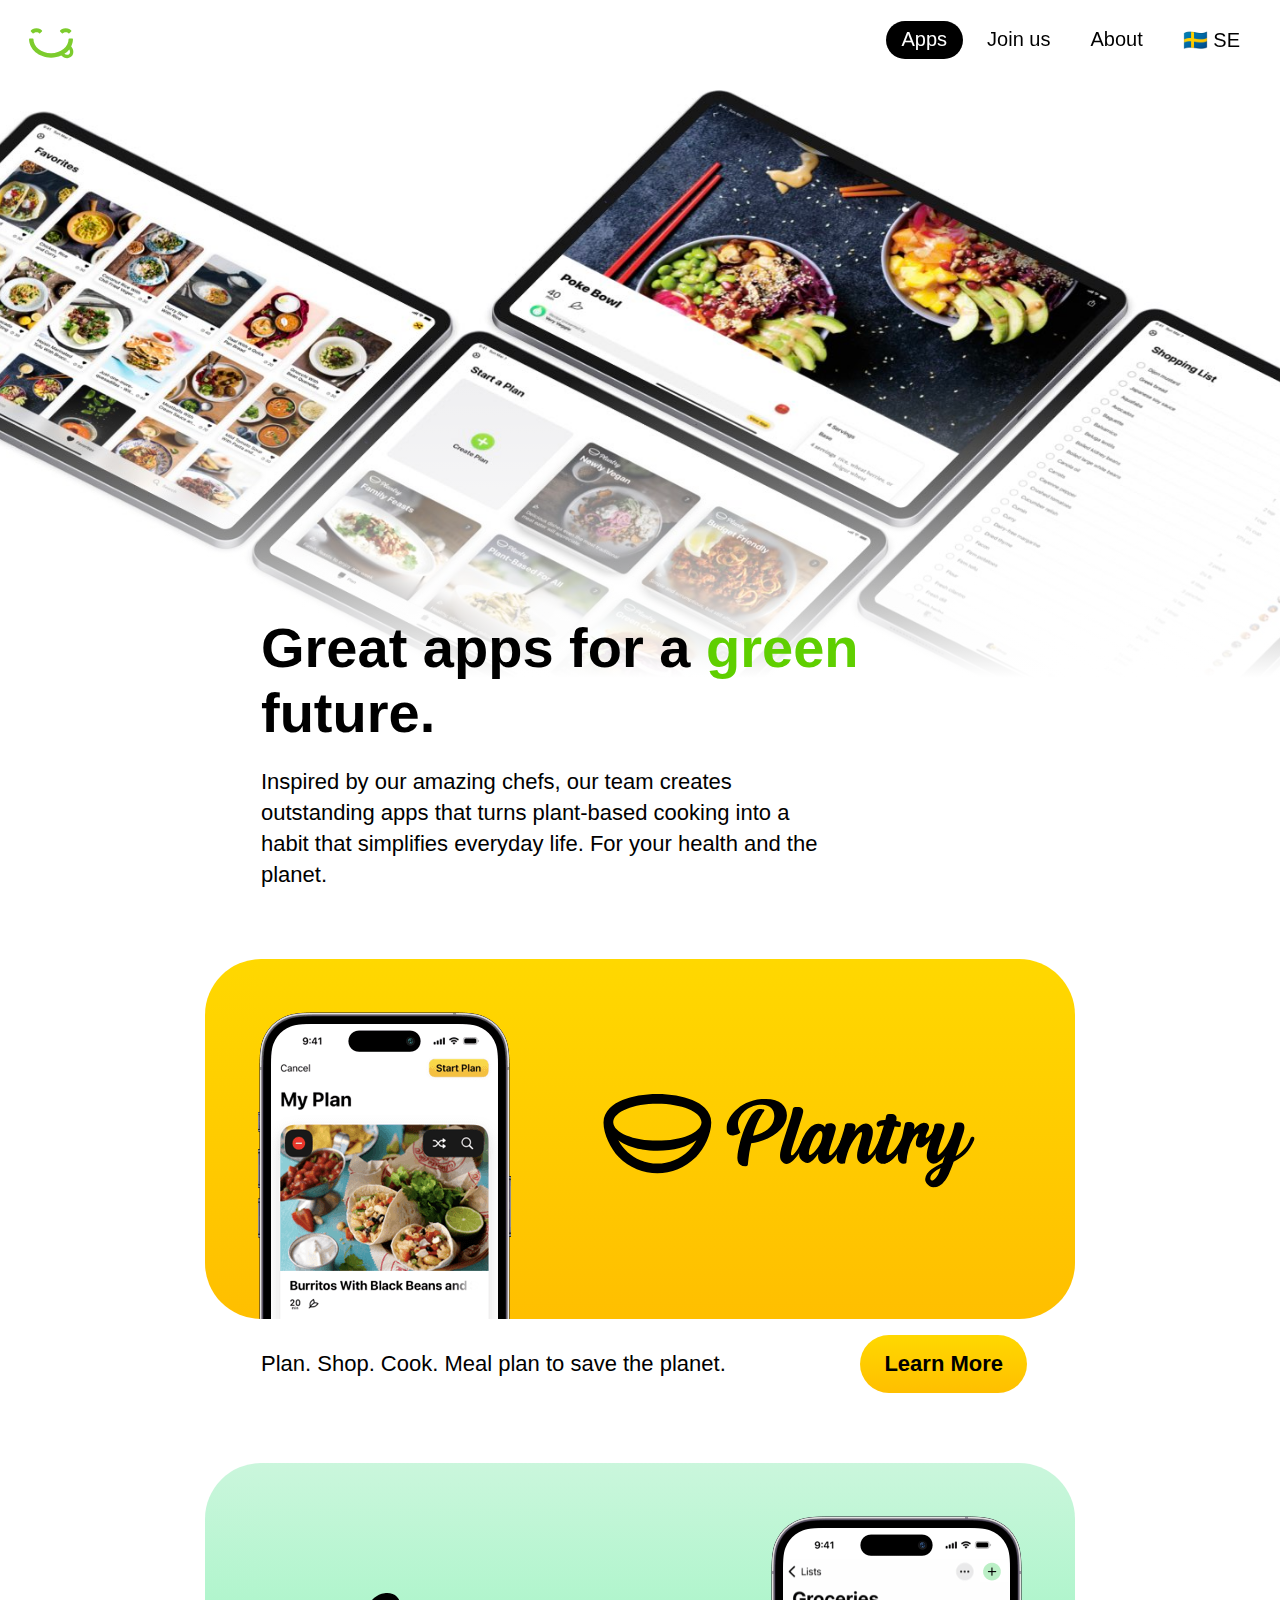
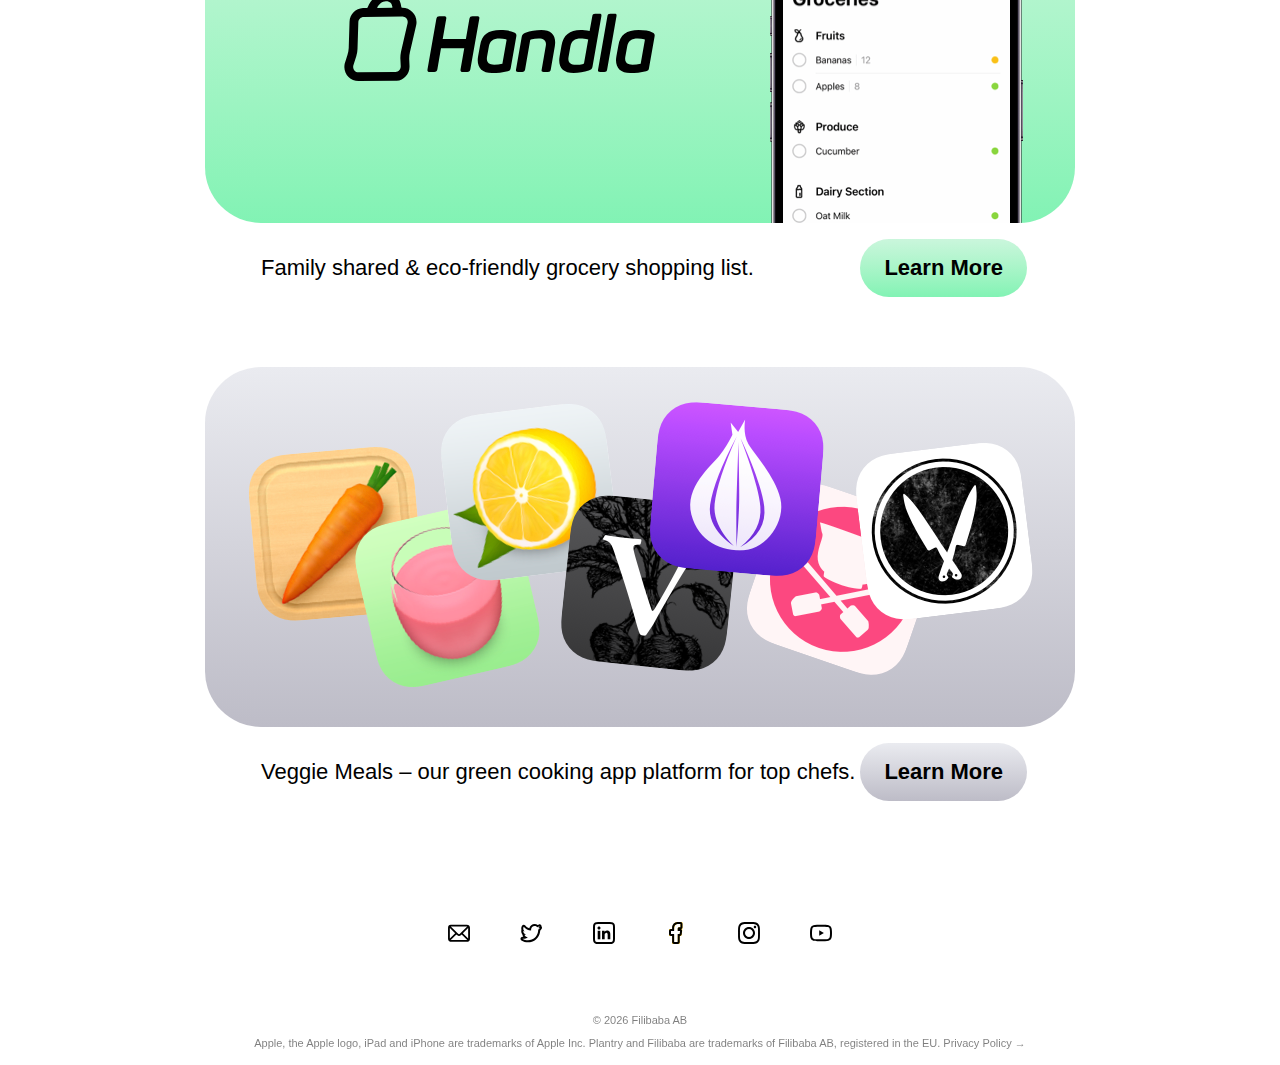
==== index.html @ 3e237942 "Update index.html" ====
<!DOCTYPE html>
<html lang="en">
  <head>
    <meta charset="utf-8">
    <meta name='viewport' content='initial-scale=1, viewport-fit=cover'>
    <title>Filibaba – Great apps for a green future</title>
    <meta name="description"
    content="Our team creates outstanding apps that turns plant-based cooking into a habit that simplifies everyday life. For your health and the planet.">
    <meta property="og:title" content="Filibaba – Great Apps for a Green Future">
	<meta property="og:type" content="website">
	<meta property="og:description" content="Our team creates outstanding apps that turns plant-based cooking into a habit that simplifies everyday life. For your health and the planet.">
	<meta property="og:image" content="gfx/social-large.jpg">
    <meta name="twitter:image:src" content="gfx/social-large.jpg">
    <meta name="twitter:creator" content="@filibaba">
    <meta name="twitter:title" content="Filibaba – Great Apps for a Green Future">
    <meta name="twitter:description" content="Our team creates outstanding apps that turns plant-based cooking into a habit that simplifies everyday life. For your health and the planet.">
    <meta name="twitter:site" content="@filibaba">
    <meta name="twitter:card" content="summary_large_image">
    <meta name="twitter:image" content="gfx/social-large.jpg">
    
    <link rel="stylesheet" href="styles.css">
    <link rel="shortcut icon" href="gfx/favicon.ico">
    <link rel="apple-touch-icon" href="gfx/touch-icon-iphone.png">
    <link rel="apple-touch-icon" sizes="152x152" href="gfx/touch-icon-ipad.png">
    <link rel="apple-touch-icon" sizes="180x180" href="gfx/touch-icon-iphone-retina.png">
    <link rel="apple-touch-icon" sizes="167x167" href="gfx/touch-icon-ipad-retina.png">
  </head>  
  
  <body>
    
    <div class="site-nav">
      <div class="site-nav-left">
        <a href="index.html" class="filibaba-logo"><img src="gfx/filibaba.svg" alt="Filibaba logo"></a>
      </div>
      <div class="site-nav-right">
        <a href="index.html"><div class="site-nav-regular site-nav-active">Apps</div></a>
        <a href="creators.html" class="site-nav-regular">Join us</a>
        <a href="about.html" class="site-nav-regular">About</a>
        <a href="se/index.html" class="site-nav-regular">🇸🇪 SE</a>
      </div>
    </div>
  
    <picture class="header-picture">
      <source srcset="gfx/headerDark.jpg, gfx/headerDark@2x.jpg 2x" media="(prefers-color-scheme: dark)">
      <source srcset="gfx/header.jpg, gfx/header@2x.jpg 2x">
      <img src="gfx/header.png" alt="Filibaba apps on iPads" height="774" width="1883">
    </picture>
    
    <div class="purpose-gradient">
      <img src="gfx/spacer.gif" width="100%" height="400">
      <div class="filibaba-purpose">
        <h1>Great apps for a<span class="green"> green </span>future.</h1>
        <p>Inspired by our amazing chefs, our team creates outstanding apps that turns plant-based cooking into a habit that simplifies everyday life. For your health and the planet.</p>
      </div>
    </div>
    
      <div class="card-wrapper">
        <a href="https://www.plantry.app">
          <div class="card gradient-plantry">
            <img src="gfx/plantry-logo.svg" alt="Plantry logo" class="card-plantry-logo-mobile">
            <picture class="card-phones">
              <source srcset="gfx/plantry-dark.png, gfx/plantry-dark@2x.png 2x, gfx/plantry-dark@3x.png 3x" media="(prefers-color-scheme: dark)">
              <source srcset="gfx/plantry-light.png, gfx/plantry-light@2x.png 2x, gfx/plantry-light@3x.png 3x">
              <img src="gfx/plantry-light.png" alt=“Plantry app” class="card-phone-plantry" width="253" height="307">
            </picture>
            <img src="gfx/plantry-logo.svg" alt="Plantry logo" class="card-plantry-logo">
          </div>
        </a>
        <div class="card-accessories">
          <p>Plan. Shop. Cook. Meal plan to save the planet.</p>
          <a href="https://www.plantry.app"><div class="button-learn-more gradient-plantry">Learn More</div></a>
        </div>
      </div>
    
      <div class="card-wrapper">
        <a href="https://handlagrocerylist.app">
          <div class="card gradient-handla">
            <img src="gfx/handla-logo.svg" alt="Handla logo" class="card-handla-logo">
            <picture class="card-phones">
              <source srcset="gfx/handla-dark.png, gfx/handla-dark@2x.png 2x, gfx/handla-dark@3x.png 3x" media="(prefers-color-scheme: dark)">
              <source srcset="gfx/handla-light.png, gfx/handla-light@2x.png 2x, gfx/handla-light@3x.png 3x">
              <img src="gfx/handla-light.png" alt=“Handla app” class="card-phone-handla" width="253" height="307">
            </picture>
          </div>
        </a>
        <div class="card-accessories">
          <p>Family shared & eco-friendly grocery shopping list.</p>
          <a href="https://handlagrocerylist.app"><div class="button-learn-more gradient-handla">Learn More</div></a>
        </div>
      </div>
      
      <div class="card-wrapper">
        <a href="meals/veggiemeals.html">
          <div class="card gradient-meals card-vertical-align">
            <picture>
              <source srcset="gfx/meals.png, gfx/meals@2x.png 2x">
              <img src="gfx/meals.png" alt=“Plantry app” class="card-illustration-meals" width="785" height="285">
            </picture>
            <picture  class="card-illustration-meals-mobile">
              <source srcset="gfx/meals-mobile.png, gfx/meals-mobile@2x.png 2x">
              <img src="gfx/meals.png" alt=“Plantry app”>
            </picture>
          </div>
        </a>
        <div class="card-accessories">
          <p>Veggie Meals – our green cooking app platform for top chefs.</p>
          <a href="meals/veggiemeals.html"><div class="button-learn-more gradient-meals">Learn More</div></a>
        </div>
      </div>
    
    <footer>  
      <div class="social-footer invertInDarkMode">
				<a href="mailto:hello@filibaba.com"><img src="gfx/socialEmail.svg" alt="Email" width="24" height="24"></a>
				<a href="http://twitter.com/filibaba"><img src="gfx/socialTwitter.svg" alt="Twitter" width="24" height="24"></a>
        <a href="https://www.linkedin.com/company/filibaba/"><img src="gfx/socialLinkedIn.svg" alt="LinkedIn" width="24" height="24"></a>
				<a href="https://www.facebook.com/filibaba"><img src="gfx/socialFacebook.svg" alt="Facebook" width="24" height="24"></a>
				<a href="https://www.instagram.com/filibabaapps/"><img src="gfx/socialInstagram.svg" alt="Instagram" width="24" height="24"></a>
				<a href="https://www.youtube.com/user/FilibabaHB"><img src="gfx/socialYouTube.svg" alt="YouTube" width="24" height="24"></a>
      </div>      
    
      <p class="copyright">
        &copy; <script>document.write(new Date().getFullYear());</script>
        Filibaba AB
      </p>
      <p class="apple-notice">
        Apple, the Apple logo, iPad and iPhone are trademarks of Apple Inc. Plantry and Filibaba are trademarks of Filibaba AB, registered in the EU. <a href="https://www.filibaba.com/privacypolicy.html">Privacy Policy →</a>
      </p>
    </footer>
    
  </body>
</html>
---- styles.css ----
@charset "UTF-8";


/* CSS copied from styles.css (Plantry stylesheet) */

html {
  font-family: -apple-system, BlinkMacSystemFont, Helvetica, sans-serif;
  -webkit-text-size-adjust: 100%; /* Prevent font scaling in landscape while allowing user zoom */
}

body {
	background-color: #fff;
	margin: 0;
}

	A:link {text-decoration: none; color: black;}
	A:visited {text-decoration: none; color: black;}
	A:active {text-decoration: none; color: black;}
	A:hover {text-decoration: none; color: black;}
	A:focus {outline: 0;}

/* Site nav */

.site-nav{
  position: fixed;
  width: 100vw;
  z-index: 100;
  background-color:rgba(255,255,255,.6);
  backdrop-filter:blur(60px);
  -webkit-backdrop-filter:blur(60px);
}

.site-nav a:active{
  opacity: 0.7;
}

.site-nav-left{
  float: left;
  margin-left: 20px;
	display: flex;
	align-items: center;
	height: 80px;
}

.site-nav-right{
  float: right;
  margin-right: 20px;
  font-size: 20px;
	display: flex;
	justify-content: center;
	align-items: center;
	height: 80px;
}
  
.site-nav-regular{
  color: black;
  opacity: 1.0;
  border-radius: 100px;
  padding: 7px 16px 8px 16px;
  margin: 0 4px 0 4px;
  transition: opacity 0.3s;
}

.site-nav-regular:hover {
  background-color: rgba(120, 120, 128, 0.16);
  color: black;
  border-radius: 100px;
  transition: opacity 0.15s;
}

.site-nav-active {
  background-color: black;
  color: white;
  margin: 0 4px 0 4px;
}

.site-nav-active:hover {
  background-color: black;
  color: white;
}


/* Site nav responsive */

@media (max-width: 1112px){
  .site-nav-left, .site-nav-right{
  	height: 72px;
  }
}


@media (max-width: 640px){

  .site-nav-left, .site-nav-right{
  	height: 64px;
  }
  
  .site-nav-left, .site-nav-right{
    margin-left: 16px;
    margin-right: 12px;
  }

  .filibaba-logo img{
    width: 48px;
    height: auto;
  }   

  .site-nav-regular {
    font-size: 15px;
    margin: 0 2px 0 2px;
    padding: 7px 10px 8px 10px;
  }
}

@media (max-width: 360px){
  .filibaba-logo{
    display: none;
  }
  
  .site-nav-regular {
    margin: 0 1px 0 1px;
  }
}






/* Front page hero */

.header-picture {
  display: inline-block;  
  width: 100vw; 
  min-height: 50vh;
  overflow: hidden; 
}

.header-picture img {
  margin-top: 90px;
  display: block;
  width: 130vw;
  height: auto;
  margin-left: -15vw;
  object-fit: cover;
  background-repeat: no-repeat;
}

.filibaba-purpose {
  max-width: 758px;
	text-align: left;
	padding-top: 200px;
	margin: -400px auto 0px auto;
	position: relative;
}

.purpose-gradient img {
  position: absolute;
	background-image:  linear-gradient(rgba(255,255,255,0), white 75%);
}

.filibaba-purpose h1 {
  font-size: 56px;
  position: relative;
  margin-bottom: 0;
}

.smaller h1 {
  font-size: 46px;
}

.filibaba-purpose p {
  font-size: 22px;
  line-height: 1.4;
  max-width: 580px;
}

.green {
  color: #7DCC2D;
}



/* Front page cards */

.card-wrapper {
  margin: 68px auto 0px auto;
  max-width: 870px;
}

.card {
  border-radius: 56px;
  background-color: #ccc;
  height: 360px;
  max-width: 870px;
  transition: 0.4s;
  overflow: hidden;
}

.card-accessories {
  height: 60px;
  margin-top: 16px;
  align-items: baseline;
}

.card-accessories p {
  font-size: 22px;
  float: left;
  margin: 16px 0px 16px 56px;
}

.button-learn-more {
  float: right;
  color: black;
  background-color: #ccc;
  border-radius: 100px;
  text-align: center;
  padding: 16px 24px 16px 24px;
  font-size: 22px;
  font-weight: 600;  
  margin-right: 48px;
  transition: 0.2s;
}

.card-phone-plantry {
  margin-top: 53px;
  margin-left: 53px;
}

.card-plantry-logo {
  margin-bottom: 130px;
  margin-left: 84px;
}

.card-handla-logo {
  margin-bottom: 141px;
  margin-left: 137.5px;
}

.card-phone-handla {
  margin-top: 53px;
  margin-left: 110px;
}

.card-vertical-align {
	display: flex;
	justify-content: center;
	align-items: center;
}

.card:hover {
  box-shadow:0 16px 64px rgba(0, 0, 0, 0.08);
}

.button-learn-more:hover, .button-contact:hover {
  box-shadow:0 4px 24px rgba(0, 0, 0, 0.06);
}

.gradient-plantry {
  background-image: -webkit-linear-gradient(#FFDA00 0%, #FDC200 100%)
}

.gradient-plantry:hover {
  background-image: -webkit-linear-gradient(#FFE100 0%, #FDCF00 100%);
}

.gradient-plantry:active {
  background-image: -webkit-linear-gradient(#FDC200 0%, #FFDA00 100%);
}

.gradient-handla {
  background-image: -webkit-linear-gradient(#D3F5DE 0%, #9EF0B9 100%)
}

.gradient-handla:hover {
  background-image: -webkit-linear-gradient(#DBF7E4 0%, #B2F3C7 100%);
}

.gradient-handla:active {
  background-image: -webkit-linear-gradient(#9EF0B9 0%, #D3F5DE 100%);
}

.gradient-meals {
  background-image: -webkit-linear-gradient(#EAEBF0 0%, #BDBCC7 100%)
}

.gradient-meals:hover {
  background-image: -webkit-linear-gradient(#EFF0F4 0%, #C5C5CE 100%);
}

.gradient-meals:active {
  background-image: -webkit-linear-gradient(#BDBCC7 0%, #EAEBF0 100%);
}

.gradient-green {
  background-image: -webkit-linear-gradient(#A3DB42 0%, #7CCC2D 100%)
}

.gradient-green:hover {
  background-image: -webkit-linear-gradient(#EFF0F4 0%, #C5C5CE 100%);
}

.gradient-green:active {
  background-image: -webkit-linear-gradient(#7CCC2D 0%, #A3DB42 100%);
}

/* Wide gamut display support */

@supports (color: color(display-p3 0 0 0 / 1)) {
  
  .green {
    color: color(display-p3 0.49 0.8 0.176 / 1);
  }
  
  .gradient-plantry {
    background-image: -webkit-linear-gradient(color(display-p3 1 0.854 0 / 1) 0%, color(display-p3 0.992 0.76 0 / 1) 100%);
  }
  
  .gradient-plantry:hover {
    background-image: -webkit-linear-gradient(color(display-p3 1 0.882 0 / 1) 0%, color(display-p3 0.992 0.8 0 / 1) 100%);
  }
  
  .gradient-plantry:active {
    background-image: -webkit-linear-gradient(color(display-p3 0.992 0.76 0 / 1) 0%, color(display-p3 1 0.854 0 / 1) 100%);
  }
  
  .gradient-handla {
    background-image: -webkit-linear-gradient(color(display-p3 0.827 0.96 0.87 / 1) 0%, color(display-p3 0.619 0.941 0.725 / 1) 100%);
  }
  
  .gradient-handla:hover {
    background-image: -webkit-linear-gradient(color(display-p3 0.859 0.967 0.894 / 1) 0%, color(display-p3 0.698 0.952 0.78 / 1) 100%);
  }
  
  .gradient-handla:active {
    background-image: -webkit-linear-gradient(color(display-p3 0.619 0.941 0.725 / 1) 0%, color(display-p3 0.827 0.96 0.87 / 1) 100%);
  }

  .gradient-green {
    background-image: -webkit-linear-gradient(color(display-p3 0.639 0.859 0.259 / 1) 0%, color(display-p3 0.486 0.8 0.176 / 1) 100%);
  }
  
  .gradient-green:hover {
    background-image: -webkit-linear-gradient(color(display-p3 0.71 0.89 0.404 / 1) 0%, color(display-p3 0.592 0.839 0.341 / 1) 100%);
  }
  
  .gradient-green:active {
    background-image: -webkit-linear-gradient(color(display-p3 0.486 0.8 0.176 / 1) 0%, color(display-p3 0.639 0.859 0.259 / 1) 100%);
  }
}




/* Social Buttons */

.social {
  margin-top: 40px;
  margin-bottom: 40px;
}

.sociallink {
  height: 50px;
  line-height: 50px;
  vertical-align: middle;
  position: relative;
	display: inline-block;
	text-align: left;
  width: 100%;
  text-decoration: none;
}

.sociallink-separator {
  height: 1px;
  background-color: #E6E6E6;
  width: -moz-calc(100% - 44px);
  width: -webkit-calc(100% - 44px);
  width: calc(100% - 44px);
  margin-left: 44px;
  position: relative;
}

.sociallink img {
  vertical-align: middle;
  margin-right: 20px;
}

.social a:link, .social a:visited, .social a:active {
  text-decoration: none;
	color: black;
}

.social a:hover {
  text-decoration: none;
	color: #737373;
	opacity: 45%;
}



/* Copyright */

footer {
  text-align: center;
  padding: 16px;
}

footer p {
  color: #000;
  opacity: 0.5;
  font-weight: normal;
  font-size: 11px;
}

footer a {
  color: #000;
  font-weight: normal;
  font-size: 11px;
}

footer a:hover {
  opacity: 0.5;
}

footer a:active {
  opacity: 0.7;
}

.copyright, .apple-notice {
	margin-bottom: 0;
	margin: 0 1 0vw;
}

.social-footer {
  padding: 0;
  margin: 0;
}

.social-footer img {
  padding: 22px;
  margin-top: 80px;
  margin-bottom: 32px;
}




/* Creator page */

#content {
	width: 100%;
  height: 100%;
  padding-top: 160px;
  overflow-x: hidden;
  color: black;
  opacity: 1.0;
	font-size: 15px;
	line-height: 1.4;
}

.headline {
  font-size: 32px;
  font-weight: bold;
  margin: 0;
}

#creator {
	background-size: 100% auto;
	background-repeat: no-repeat;	
	font-size: 18px;
	text-align: left;
	color: black;
	line-height: 1.4;
	padding-left: 25vw;
	padding-right: 25vw;
	margin-bottom: 60px;
	margin-top: 0;
}

#creator li {
  margin: 14px 0px 14px 0px;
}

#creator h2 {
	font-weight: bold;
	font-size: 22px;
}

.button-contact {
  width: 180px;
  color: black;
  background-color: #ccc;
  border-radius: 100px;
  text-align: center;
  padding: 16px 24px 16px 24px;
  font-size: 22px;
  font-weight: 600;  
  margin-top: 32px;
  margin-bottom: 64px;
  transition: 0.2s;
}




/* About Page*/

#about {
	text-align: center;
	padding: 0;
  margin: 0;
 }

#about h1 {
	font-weight: 500;
	font-size: 35px;	
	padding: 0;
	margin: 0;
}

#mission {	
	font-size: 18px;
	text-align: left;
	line-height: 1.4;
	padding-left: 25vw;
	padding-right: 25vw;
}

.separator-fat{
  height: 5px;
  background-color: #F2F2F2;
  width: 520px;
	position: relative;
	display: inline-block;
	vertical-align: top;
	text-align: center;
  border-radius: 5px;
  margin-bottom: 30px;
}

.advisory-board-header  {
  color: black;
}






/* Head shots */

.portrait {
	position: relative;
	display: inline-block;
	vertical-align: top;
	width: 130px;
	text-align: center;
	line-height: 1.6;
	margin-bottom: 30px;
}

.portrait h2 {
	font-variant: small-caps;
	font-size: 11px;
	font-weight: 400;
	margin: 0;
	padding: 0;
}

.avatar {
	width: 82px;
	height: 82px;
	position: relative;
	display: inline-block;
	vertical-align: top;
	margin-bottom: 10px;
	background: #ececec;
	border-radius: 41px;
}

#jenny {
	background: url(gfx/portrait_jenny@2x.png);
	background-size: 82px 82px;
	background-repeat: no-repeat;
}

#viktor {
	background: url(gfx/portrait_viktor@2x.png);
	background-size: 82px 82px;
	background-repeat: no-repeat;
}

#robert {
	background: url(gfx/portrait_robert@2x.png);
	background-size: 82px 82px;
	background-repeat: no-repeat;
}

#max {
	background: url(gfx/portrait_max@2x.png);
	background-size: 82px 82px;
	background-repeat: no-repeat;
}

#simon {
	background: url(gfx/portrait_simon@2x.png);
	background-size: 82px 82px;
	background-repeat: no-repeat;
}

#rain {
	background: url(gfx/portrait_rain@2x.png);
	background-size: 82px 82px;
	background-repeat: no-repeat;
}

#sara {
	background: url(gfx/portrait_sara@2x.png);
	background-size: 82px 82px;
	background-repeat: no-repeat;
}

a.avatarlink {
	width: 108px;
	height: 108px;
  overflow: hidden;
  text-decoration: none;
  display: block;
}





/* Large monitor padding */
	
@media (min-width:1636px) {

	#creator, #mission {
		padding-left: 33%;
		padding-right: 33%;
	}
	
}


/* Tablet */
	
@media (max-width:920px) {
  
  .header-picture img {
    width: 200vw;
    margin-left: -50vw;
  }    
  
  .card-wrapper {
    margin-left: 32px;
    margin-right: 32px;
  }  
  
   .filibaba-purpose {
    margin-left: 88px;
    margin-right: 88px;     
   }
  
  
  .button-learn-more {
    display: none;
  }

  .card-wrapper {
    width 98%;
  }

 .card-plantry-logo, .card-handla-logo {
    display: inline;
    width: 36%;
    margin-left: 8%;
    margin-right: 0;
  }

  .card-phone-handla {
    margin-left: 8%;
    align-self: flex-end;
  }
    
  .card-illustration-meals {
    width: 92%;
    height: auto;
    margin: 10% 4%; 
  }  

	#creator, #mission {
		padding-left: 12%;
		padding-right: 12%;
	}
	
}






/* Mobile */

@media (max-width: 640px){

  /* Front page */
  
  .header-picture img {
    width: 400vw;
    min-height: 600px;
    margin-left: -140vw;
  }  
  
  .filibaba-purpose h1 {
    font-size: 32px;
    position: relative;
    margin-bottom: 0;
  }
  
  .filibaba-purpose p {
    font-size: 18px;
    line-height: 1.4;
  }
  
  .filibaba-purpose {
    margin-bottom: 64px;
  }
  
  .card-wrapper, .filibaba-purpose {
    margin-left: 24px;
    margin-right: 24px;
  }
  
  .card-wrapper {
    margin-top: 40px;
  }

  .card {
    border-radius: 28px;
    height: auto;
    min-height: 400px;
    width: 100%;
  }
  
  .card img {
    vertical-align: middle;
  }
    
  .card-accessories {
    margin-top: 24px;
    align-items: baseline;
  }
  
  .card-accessories p {
    font-size: 18px;
    line-height: 1.4;
    float: none;
    margin: 0px 8%;
  }
  
  .button-learn-more {
    display: none;
  }

  .card-phones img {
    width: 84%;
    height: auto;
    margin: 8% 8% 0px 8%;
  }

  .card-plantry-logo {
    display: none;
  }

  .card-plantry-logo-mobile, .card-handla-logo {
    display: inline;
    width: 68%;
    margin: 14% 16% 4% 16%;
  }

  .card-illustration-meals {
    display: none;    
  }
    
  .card-illustration-meals-mobile {
    display: inline;    
  }
  
  .card-illustration-meals-mobile img {
    width: 92%;
    height: auto;
    margin: 12% 4%; 
  }
    
  .copyright, .apple-notice {
  	margin-bottom: 0;
  	margin: 0 1 0vw;
  }
  
  .social-footer {
    padding: 0;
    margin: 0;
  }
  
  .social-footer img {
    padding: 14px;
    margin-top: 24px;
    margin-bottom: 24px;
  }

  /* Creators & about page */
	#creator, #mission {
		padding-left: 24px;
		padding-right: 24px;
	}
	
  .filibaba-animated-logo	{
    width: 170px;
    height: auto;
  }
  
  #content {
    padding-top: 120px;
  }
  
  .button-contact {
    width: auto;
    padding: 12px 24px 12px 24px;
    font-size: 18px;
    margin-top: 28px;
    margin-bottom: 54px;
  }
	  
}


@media (min-width: 641px){
    .card-plantry-logo-mobile, .card-illustration-meals-mobile {
      display: none;
    }
  }
  
@media (max-width: 321px){  
  .social-footer img {
    padding: 10px;
    margin-top: 80px;
    margin-bottom: 32px;
  }
}










/* Text and background color for dark mode */
@media (prefers-color-scheme: dark) {
  body {
    background-color: rgb(0, 0, 0);
    color: #fff;
  }
  
	A:link {text-decoration: none; color: white;}
	A:visited {text-decoration: none; color: white;}
	A:active {text-decoration: none; color: white;}
	A:hover {text-decoration: none; color: white;}
	a:focus {outline: 0;}
  
  .invertInDarkMode {
   -webkit-filter: invert(1);
   filter: invert(1);    
  }  
  
  .site-nav{
    background-color:rgba(0,0,0,.7);
  }

  .site-nav-regular,
  .site-nav-regular:hover
  {
    color: white;
  }
  
  .site-nav-regular:hover
  {
      background-color: rgba(256, 256, 256, 0.24);
  }
  
  .site-nav-active {
    color: black;
    background-color: white;
  }
  
  .site-nav-active:hover {
    color: black;
    background-color: white;  
  }

  .purpose-gradient img {
    position: absolute;
  	background-image:  linear-gradient(rgba(0,0,0,0), black 75%);
  }



  .separator,
  .sociallink-separator{
    background-color: rgba(255, 255, 255, 0.3);
  }
  
  
  /* Creator dark */
  #creator,
  #creator a:link,
  #creator a:visited,
  #creator a:active, 
  .headline {
  	color: white;
  }
  
  #creator a:hover {
  	color: rgba(255, 255, 255, 0.7);
  }
  
  
  
  /* About Page dark*/
  .separator-fat{
    background-color: rgba(255, 255, 255, 0.15);
  }
  
  #about,
  .portrait,
  .copyright,
  .apple-notice,
  .advisory-board-header {
    color: white;
  }
  

}
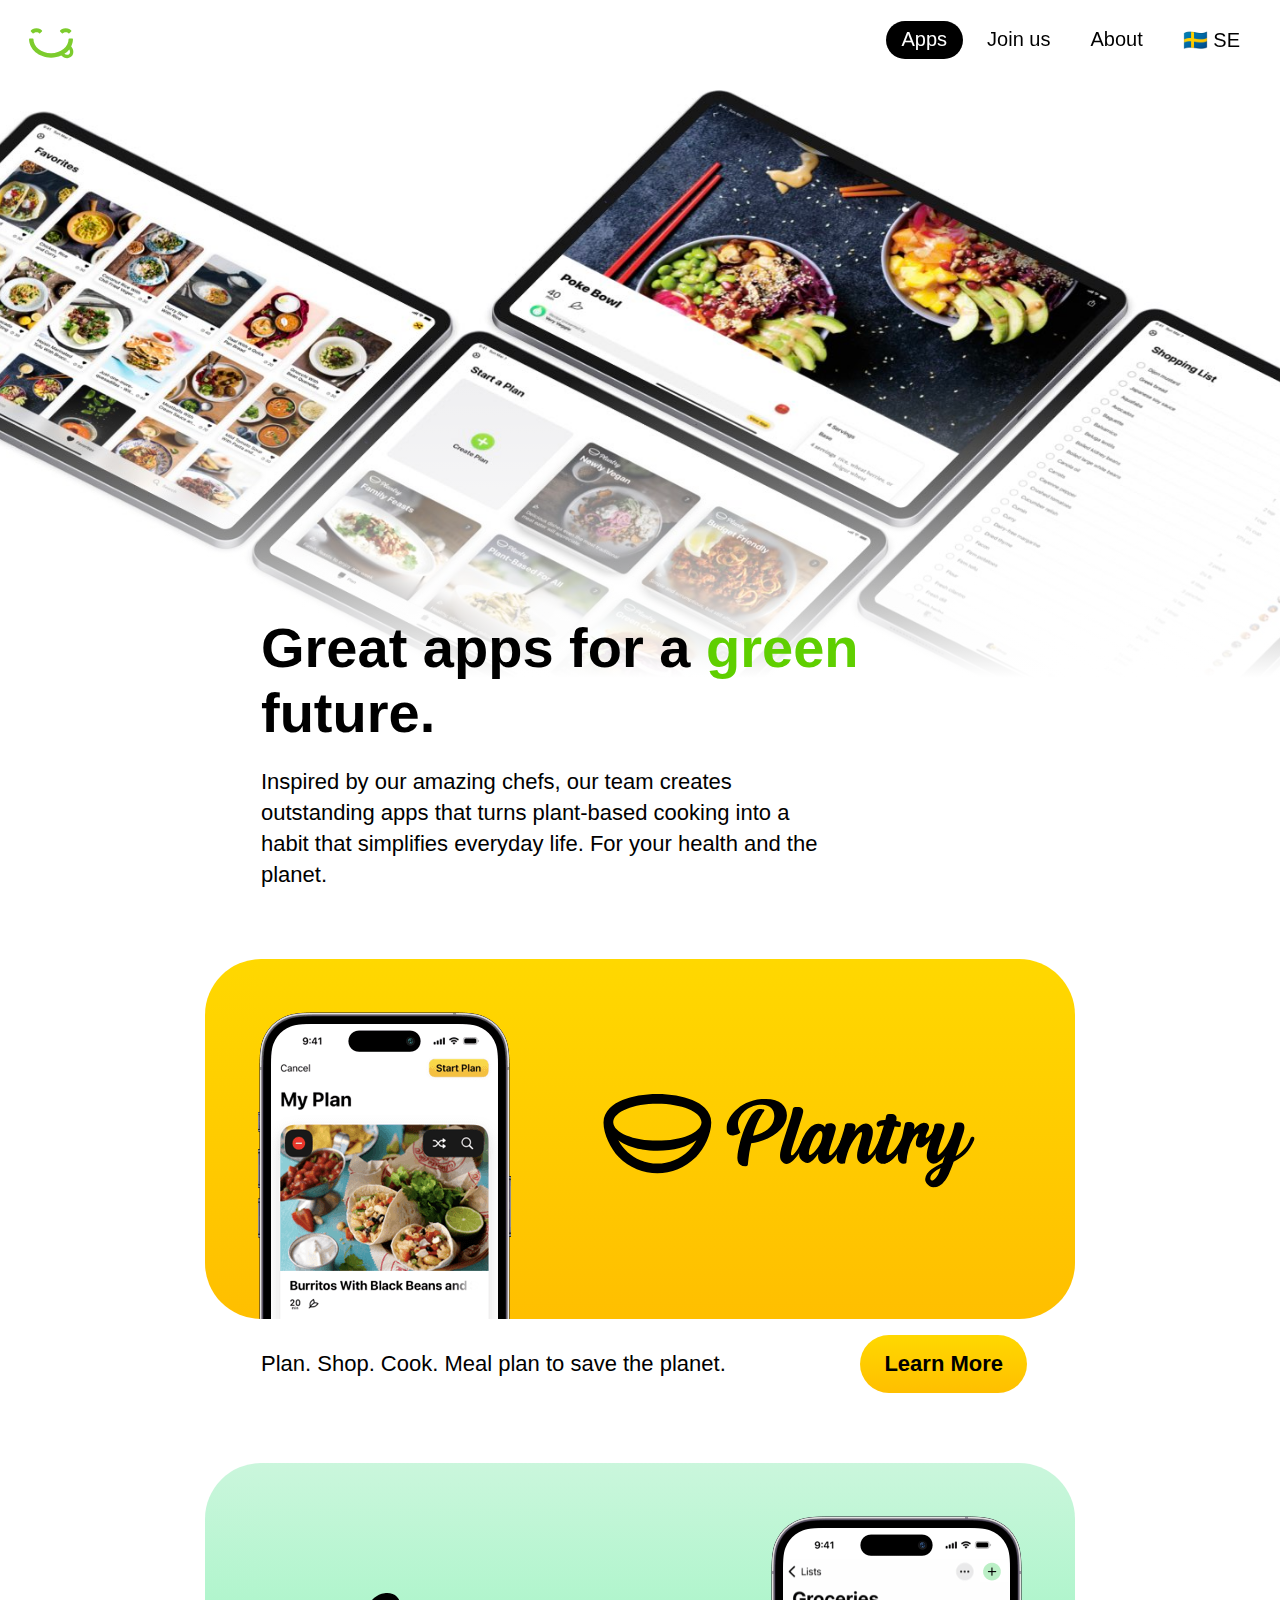
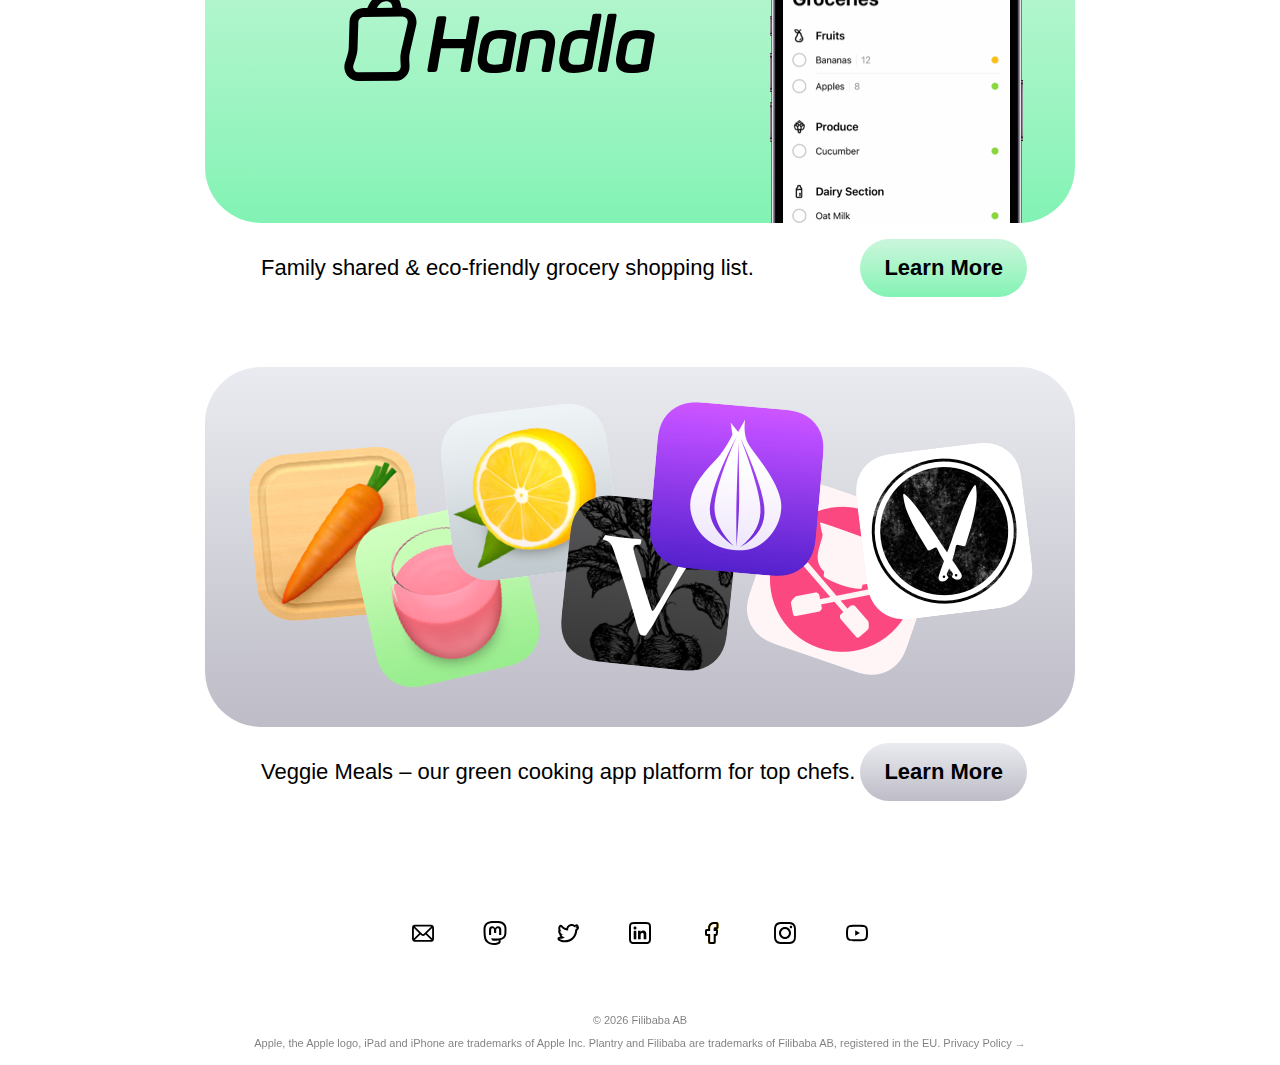
==== commit 0a3c622f: "Add mastodon account" ====
--- a/index.html
+++ b/index.html
@@ -111,6 +111,7 @@
     <footer>  
       <div class="social-footer invertInDarkMode">
 				<a href="mailto:hello@filibaba.com"><img src="gfx/socialEmail.svg" alt="Email" width="24" height="24"></a>
+				<a href="https://mastodon.social/@filibaba"><img src="gfx/socialDon.svg" alt="Mastodon" width="24" height="24"></a>
 				<a href="http://twitter.com/filibaba"><img src="gfx/socialTwitter.svg" alt="Twitter" width="24" height="24"></a>
         <a href="https://www.linkedin.com/company/filibaba/"><img src="gfx/socialLinkedIn.svg" alt="LinkedIn" width="24" height="24"></a>
 				<a href="https://www.facebook.com/filibaba"><img src="gfx/socialFacebook.svg" alt="Facebook" width="24" height="24"></a>
--- a/styles.css
+++ b/styles.css
@@ -806,7 +806,7 @@
   }
   
   .social-footer img {
-    padding: 14px;
+    padding: 10px;
     margin-top: 24px;
     margin-bottom: 24px;
   }
@@ -845,7 +845,7 @@
   
 @media (max-width: 321px){  
   .social-footer img {
-    padding: 10px;
+    padding: 6px;
     margin-top: 80px;
     margin-bottom: 32px;
   }
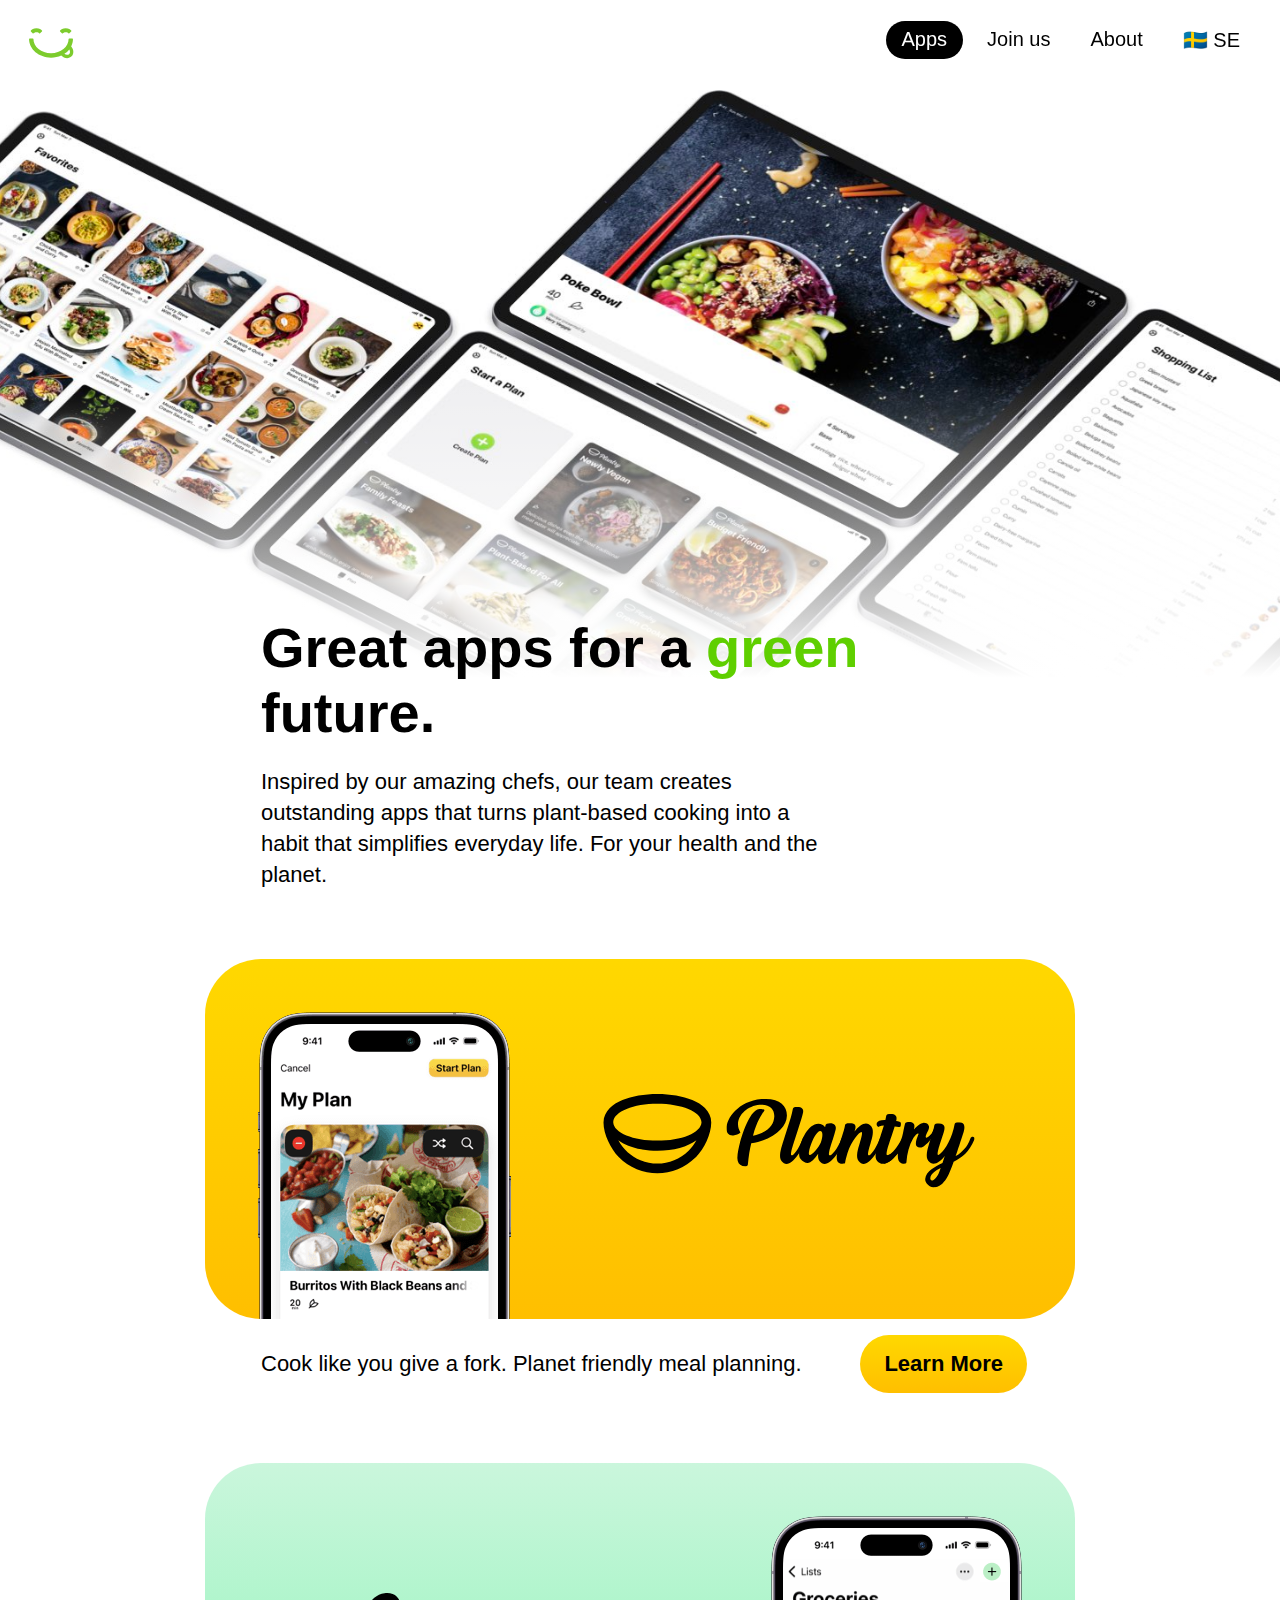
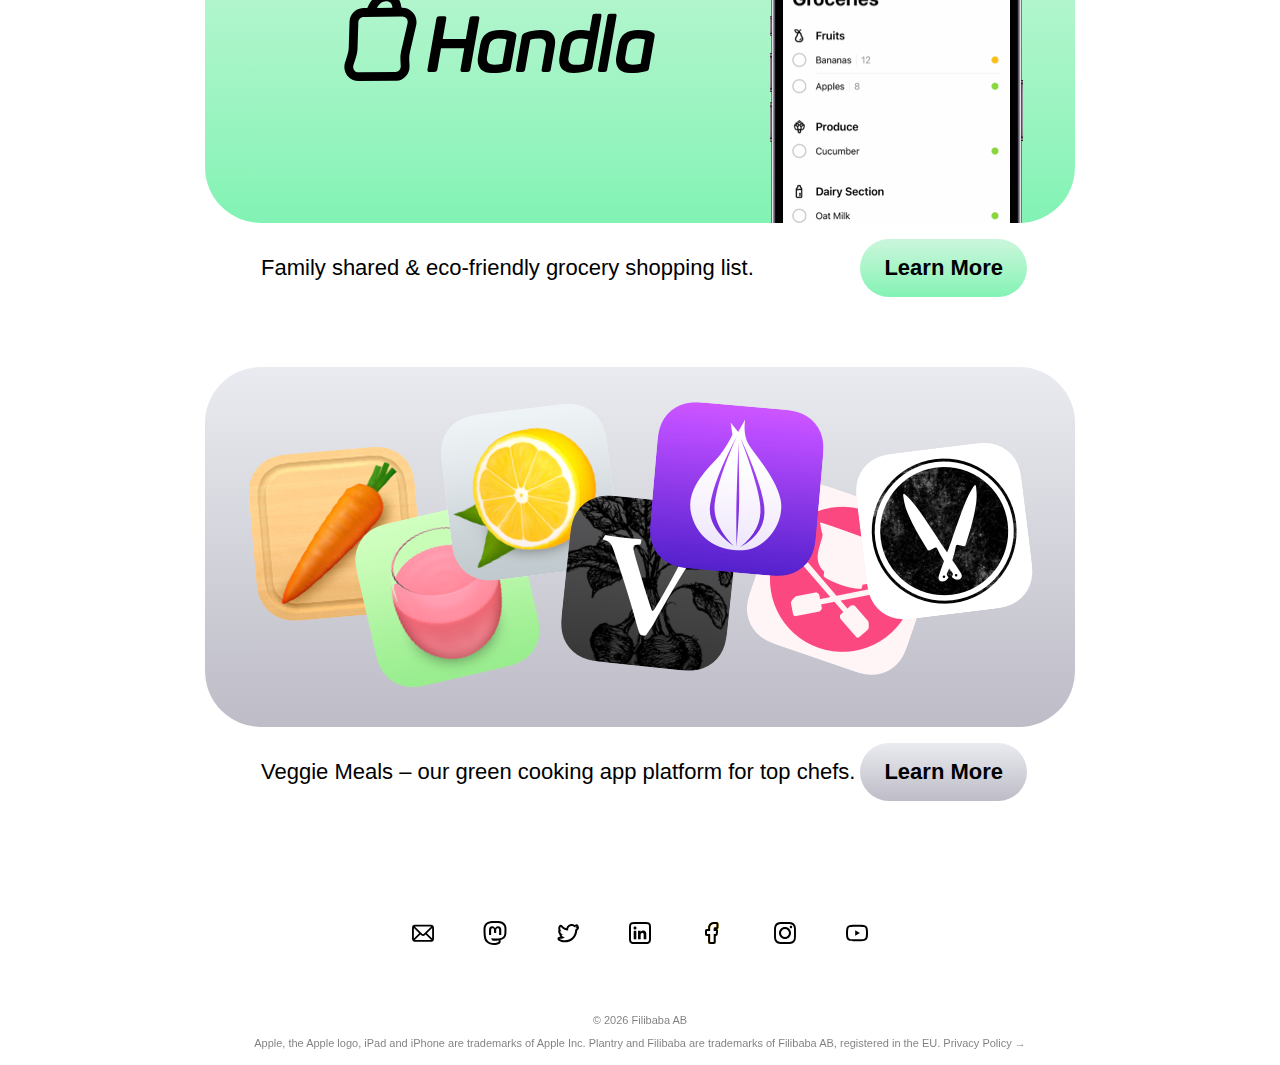
==== commit fbab91a5: "Update plantry copy" ====
--- a/index.html
+++ b/index.html
@@ -67,7 +67,7 @@
           </div>
         </a>
         <div class="card-accessories">
-          <p>Plan. Shop. Cook. Meal plan to save the planet.</p>
+          <p>Cook like you give a fork. Planet friendly meal planning.</p>
           <a href="https://www.plantry.app"><div class="button-learn-more gradient-plantry">Learn More</div></a>
         </div>
       </div>
--- a/styles.css
+++ b/styles.css
@@ -429,6 +429,10 @@
 .copyright, .apple-notice {
 	margin-bottom: 0;
 	margin: 0 1 0vw;
+}
+
+.apple-notice{
+    padding-bottom: env(safe-area-inset-bottom);
 }
 
 .social-footer {
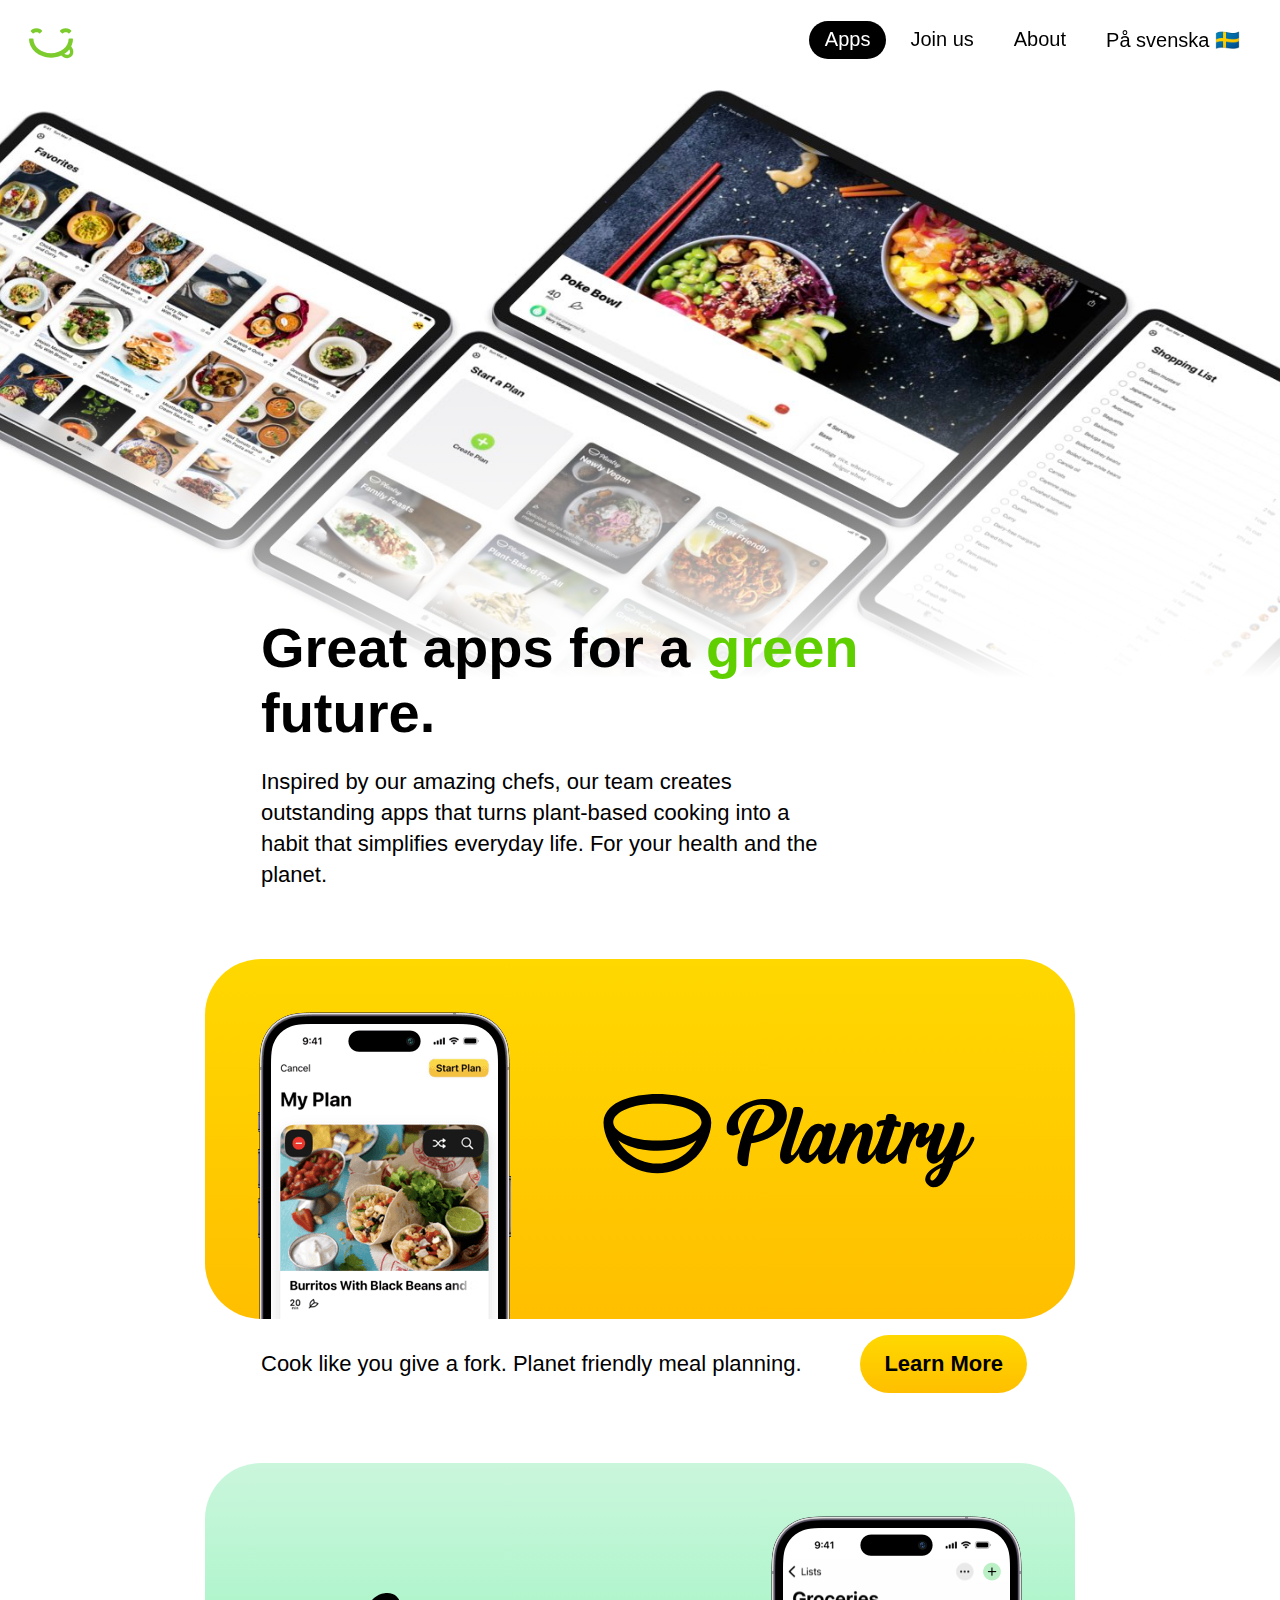
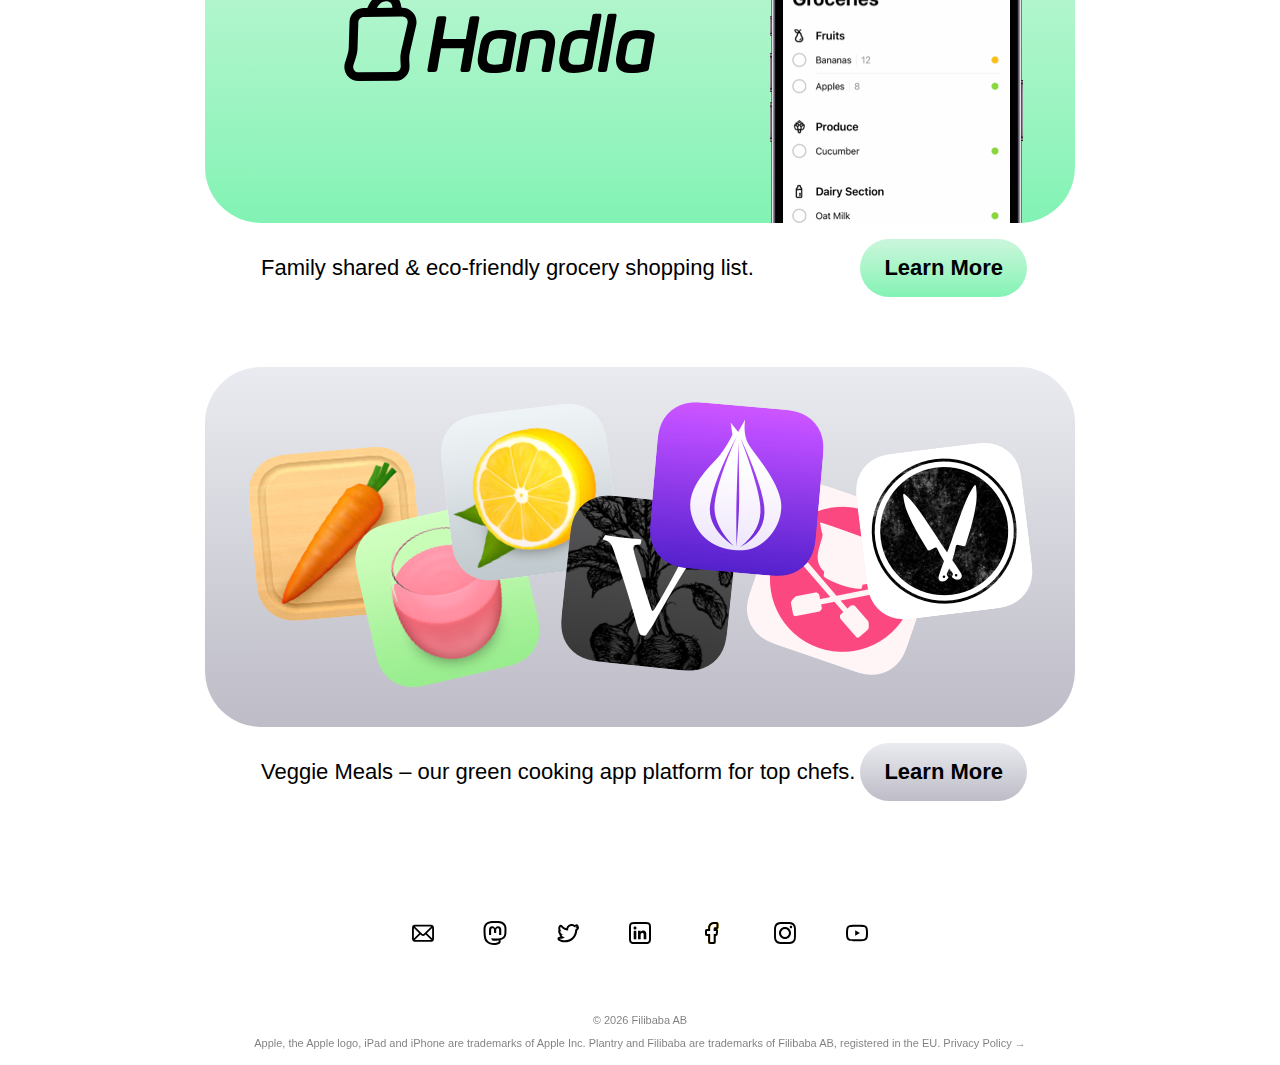
==== commit a08a7bb3: "Copy tweaks" ====
--- a/index.html
+++ b/index.html
@@ -36,7 +36,7 @@
         <a href="index.html"><div class="site-nav-regular site-nav-active">Apps</div></a>
         <a href="creators.html" class="site-nav-regular">Join us</a>
         <a href="about.html" class="site-nav-regular">About</a>
-        <a href="se/index.html" class="site-nav-regular">🇸🇪 SE</a>
+        <a href="se/index.html" class="site-nav-regular">På svenska 🇸🇪</a>
       </div>
     </div>
   
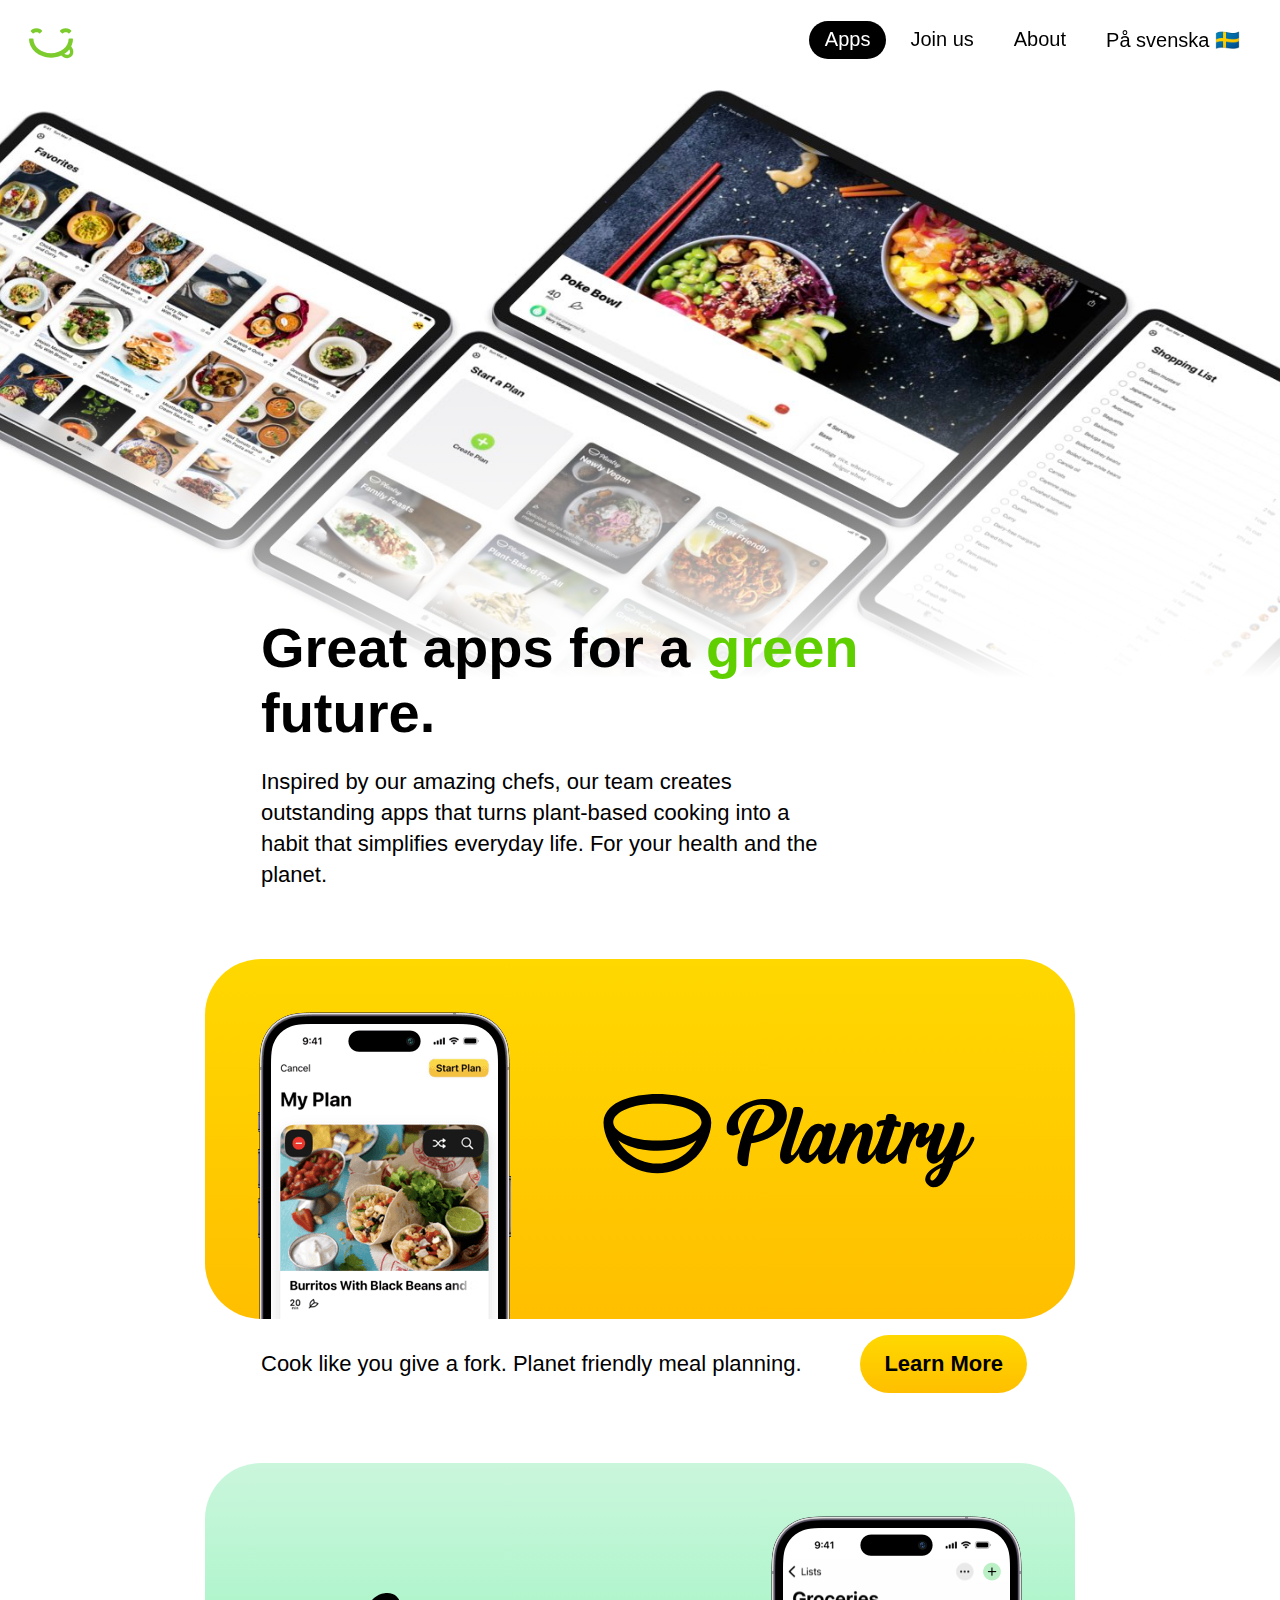
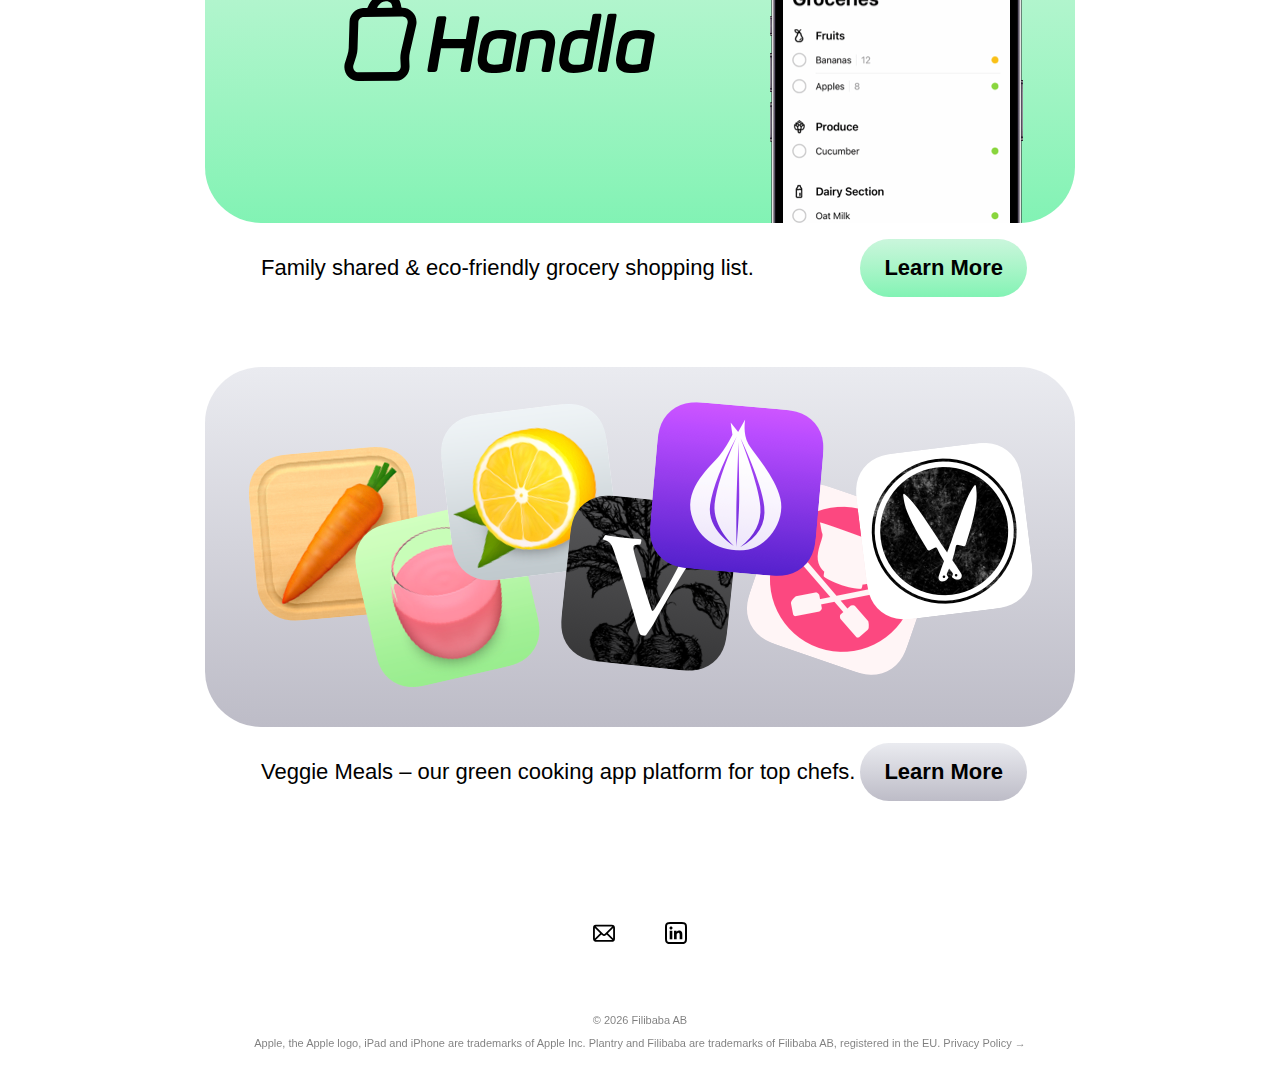
==== commit d59f706d: "Reduce social channels" ====
--- a/index.html
+++ b/index.html
@@ -111,12 +111,7 @@
     <footer>  
       <div class="social-footer invertInDarkMode">
 				<a href="mailto:hello@filibaba.com"><img src="gfx/socialEmail.svg" alt="Email" width="24" height="24"></a>
-				<a href="https://mastodon.social/@filibaba"><img src="gfx/socialDon.svg" alt="Mastodon" width="24" height="24"></a>
-				<a href="http://twitter.com/filibaba"><img src="gfx/socialTwitter.svg" alt="Twitter" width="24" height="24"></a>
         <a href="https://www.linkedin.com/company/filibaba/"><img src="gfx/socialLinkedIn.svg" alt="LinkedIn" width="24" height="24"></a>
-				<a href="https://www.facebook.com/filibaba"><img src="gfx/socialFacebook.svg" alt="Facebook" width="24" height="24"></a>
-				<a href="https://www.instagram.com/filibabaapps/"><img src="gfx/socialInstagram.svg" alt="Instagram" width="24" height="24"></a>
-				<a href="https://www.youtube.com/user/FilibabaHB"><img src="gfx/socialYouTube.svg" alt="YouTube" width="24" height="24"></a>
       </div>      
     
       <p class="copyright">
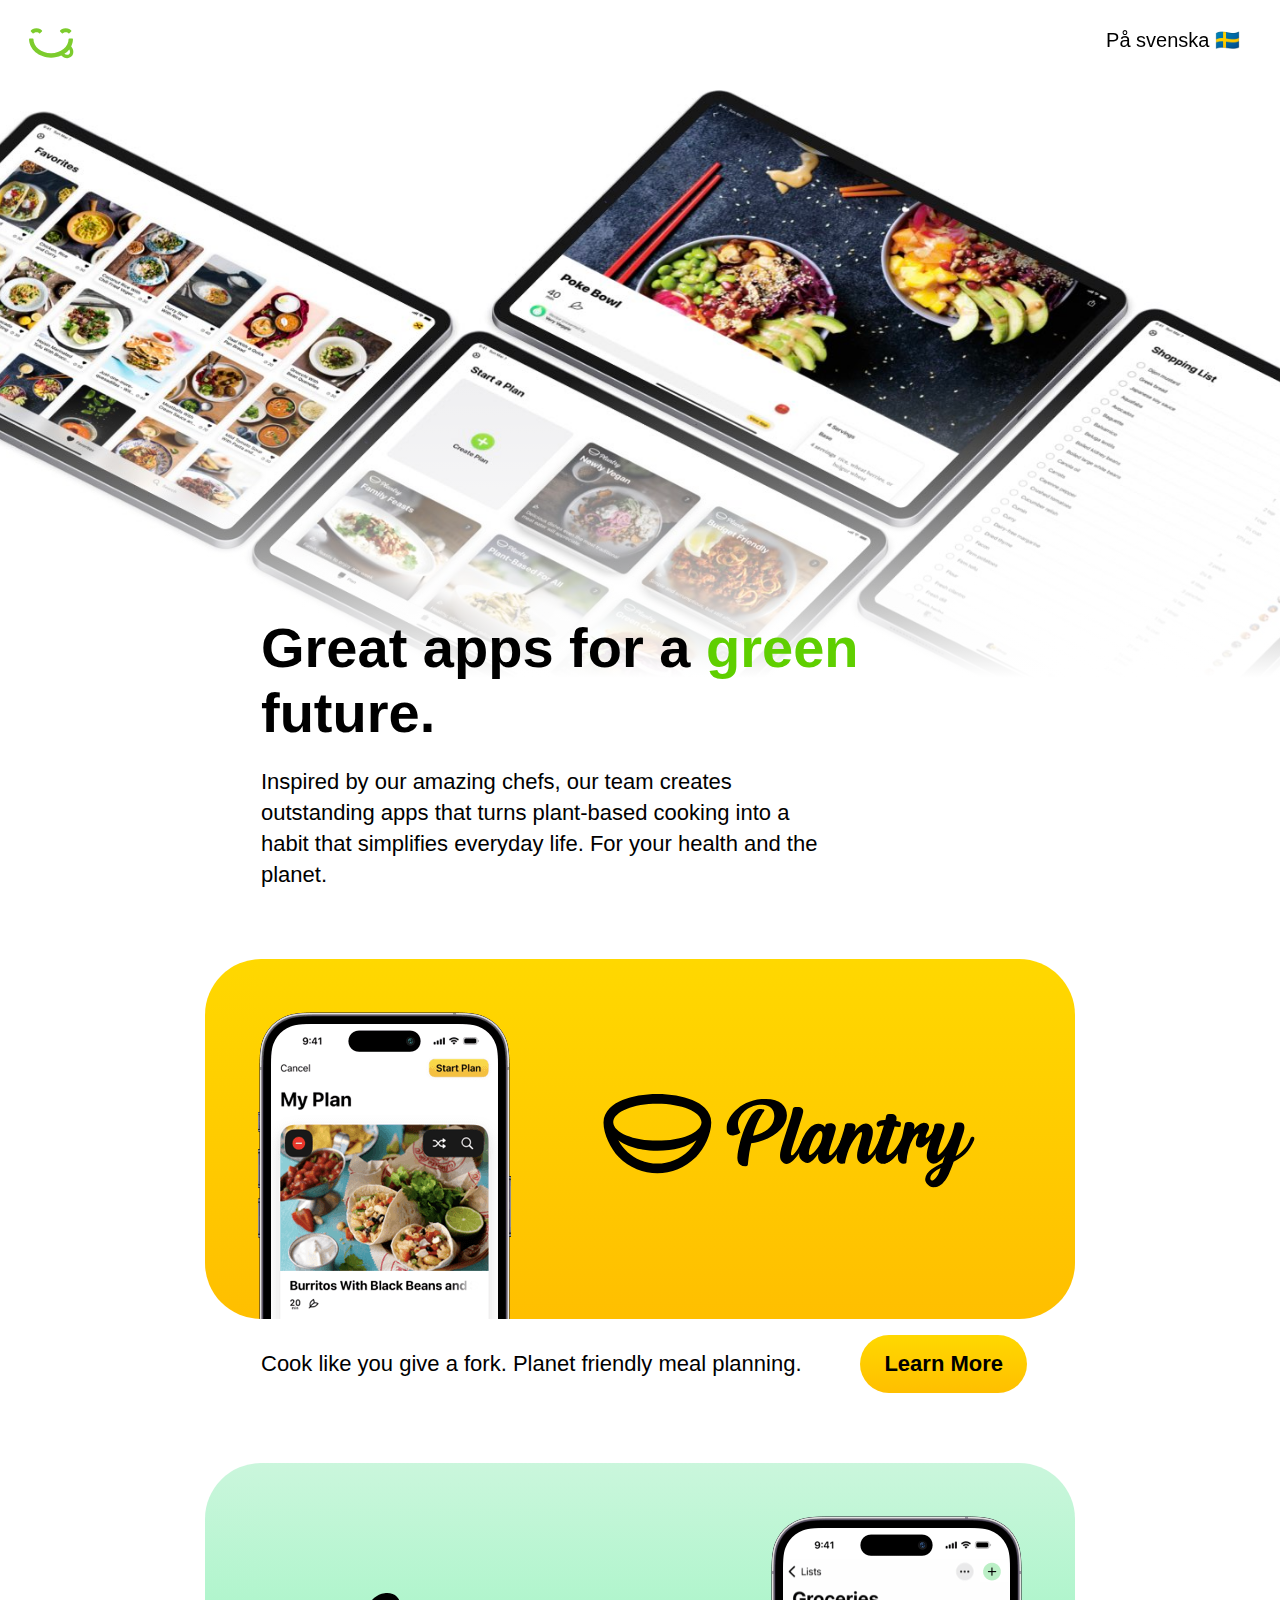
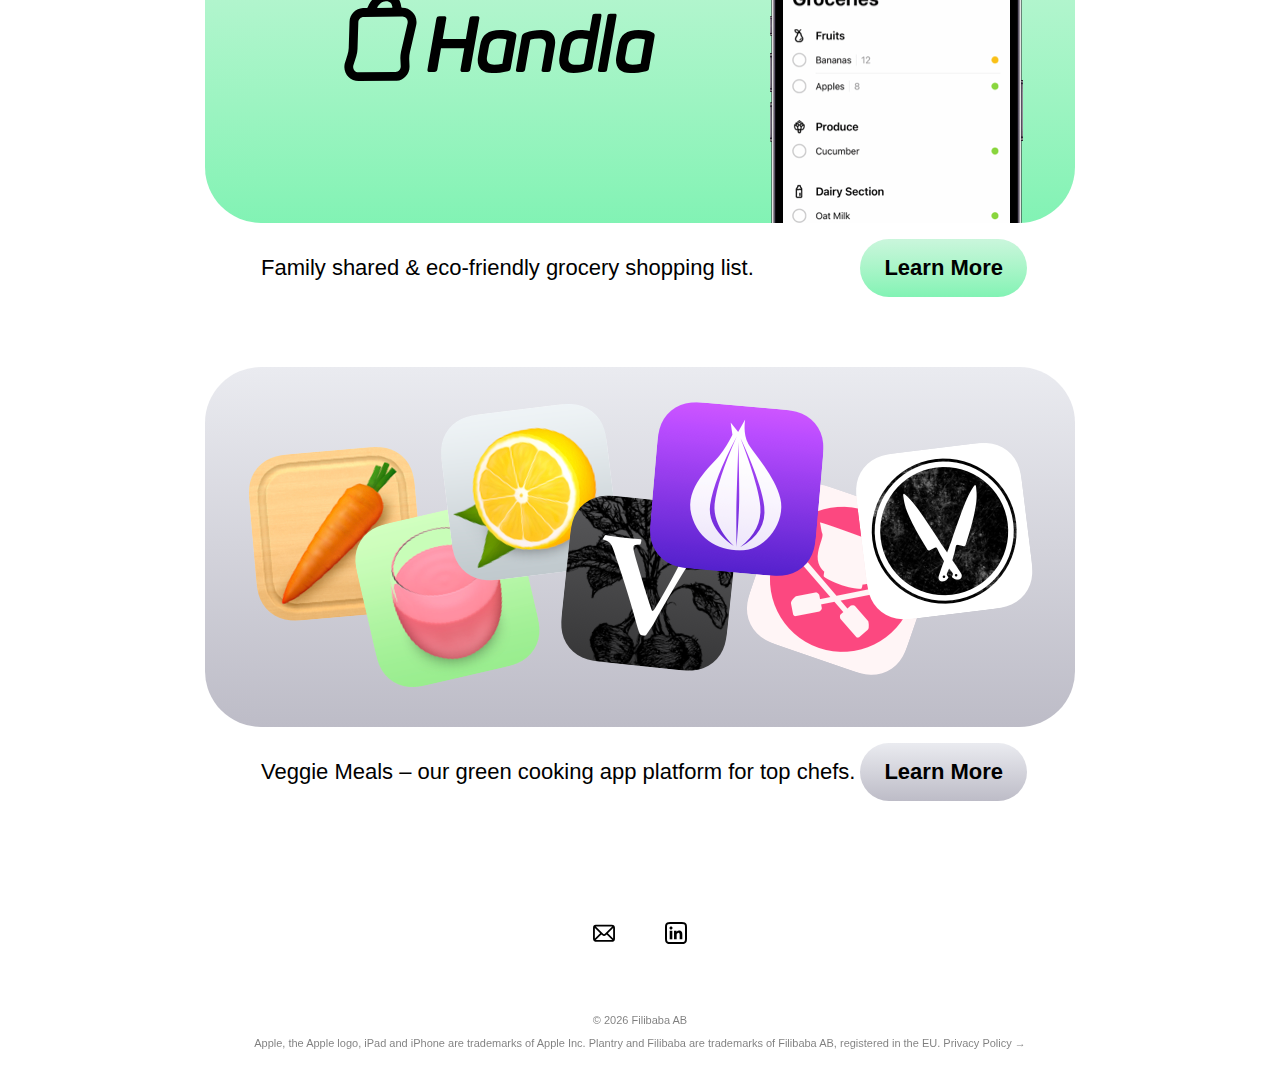
==== commit 53ae11cf: "Remove navigation" ====
--- a/index.html
+++ b/index.html
@@ -33,9 +33,6 @@
         <a href="index.html" class="filibaba-logo"><img src="gfx/filibaba.svg" alt="Filibaba logo"></a>
       </div>
       <div class="site-nav-right">
-        <a href="index.html"><div class="site-nav-regular site-nav-active">Apps</div></a>
-        <a href="creators.html" class="site-nav-regular">Join us</a>
-        <a href="about.html" class="site-nav-regular">About</a>
         <a href="se/index.html" class="site-nav-regular">På svenska 🇸🇪</a>
       </div>
     </div>
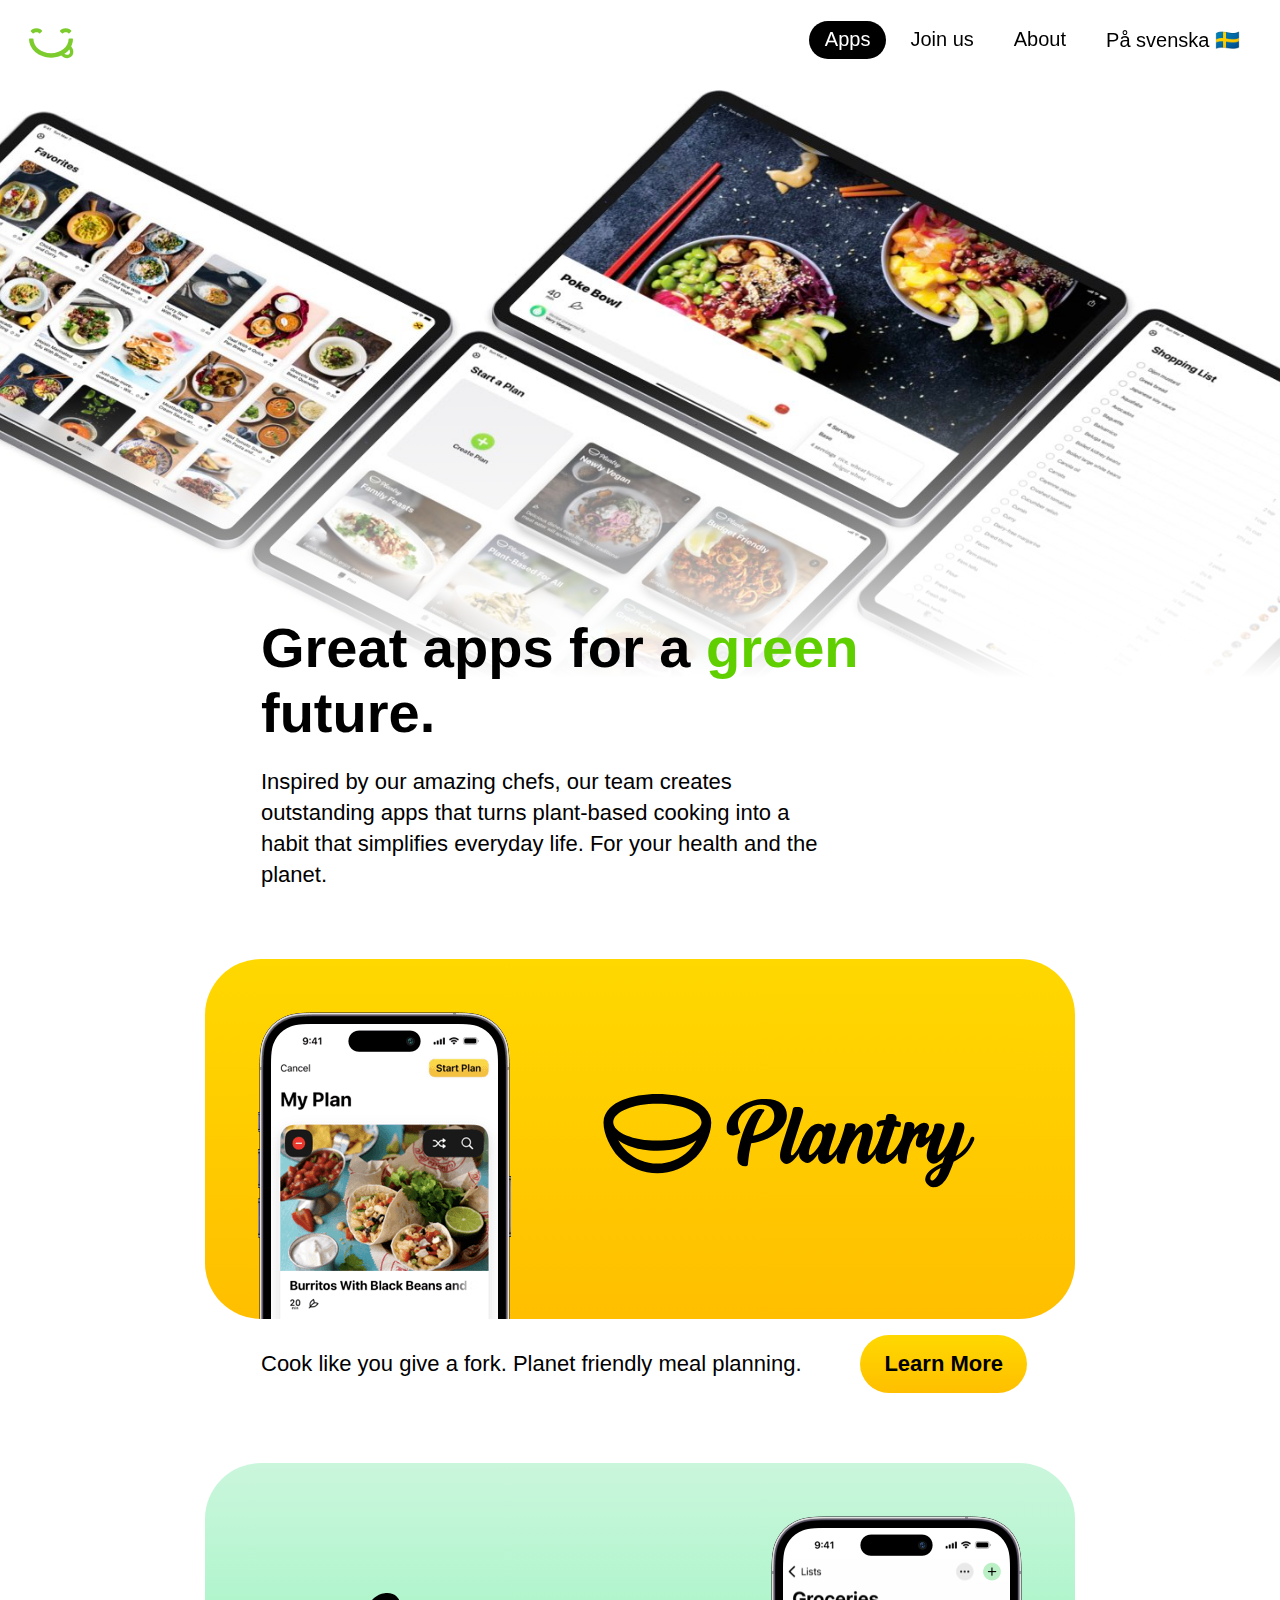
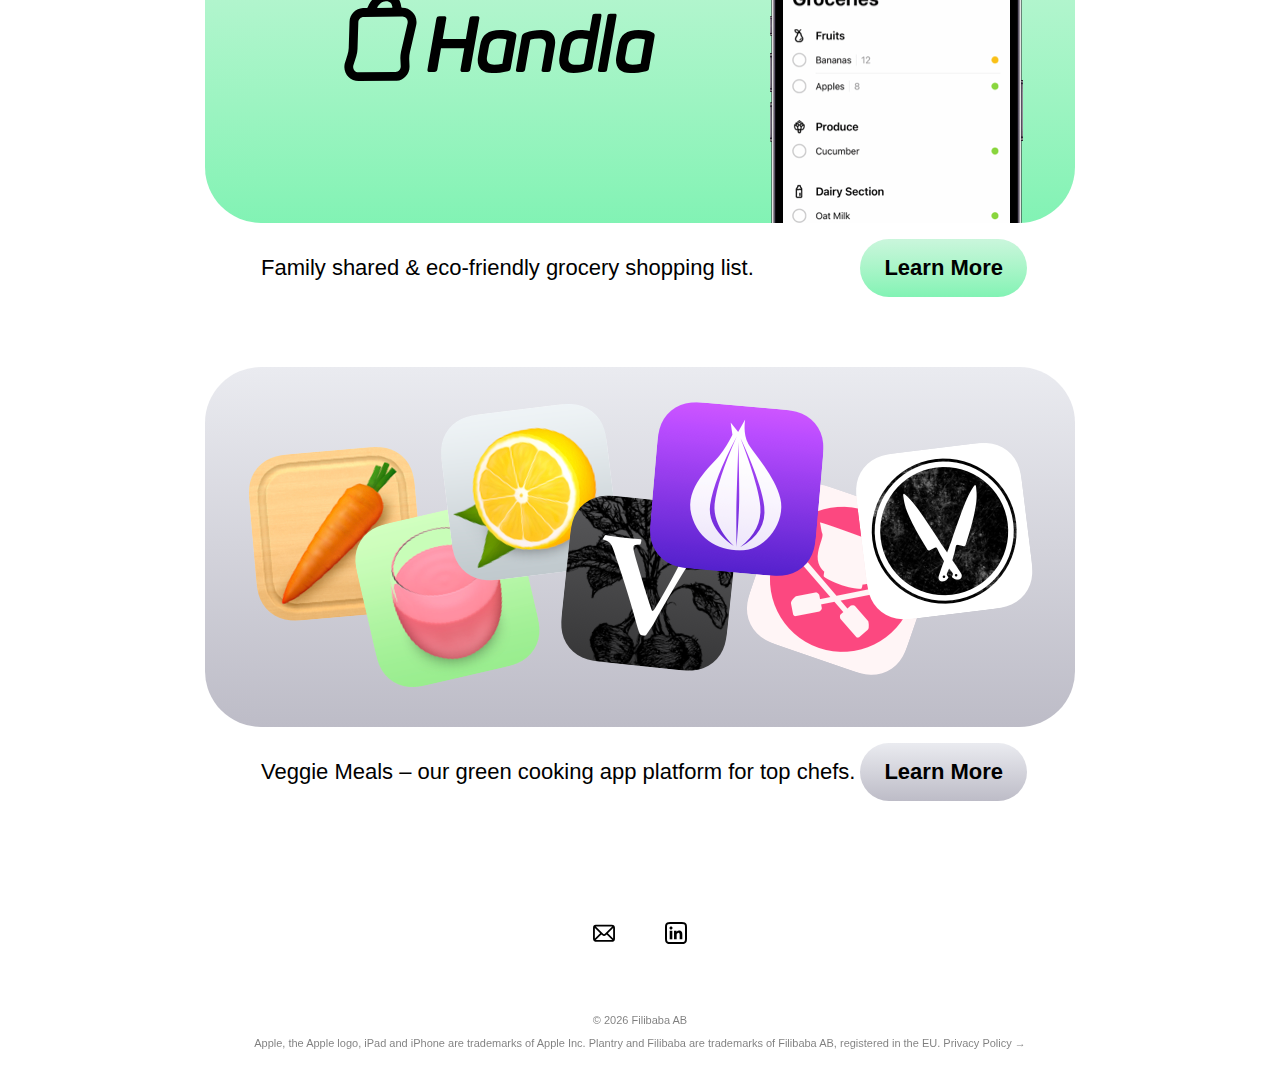
==== commit 98ea0dfc: "Revert "Remove navigation"" ====
--- a/index.html
+++ b/index.html
@@ -33,6 +33,9 @@
         <a href="index.html" class="filibaba-logo"><img src="gfx/filibaba.svg" alt="Filibaba logo"></a>
       </div>
       <div class="site-nav-right">
+        <a href="index.html"><div class="site-nav-regular site-nav-active">Apps</div></a>
+        <a href="creators.html" class="site-nav-regular">Join us</a>
+        <a href="about.html" class="site-nav-regular">About</a>
         <a href="se/index.html" class="site-nav-regular">På svenska 🇸🇪</a>
       </div>
     </div>
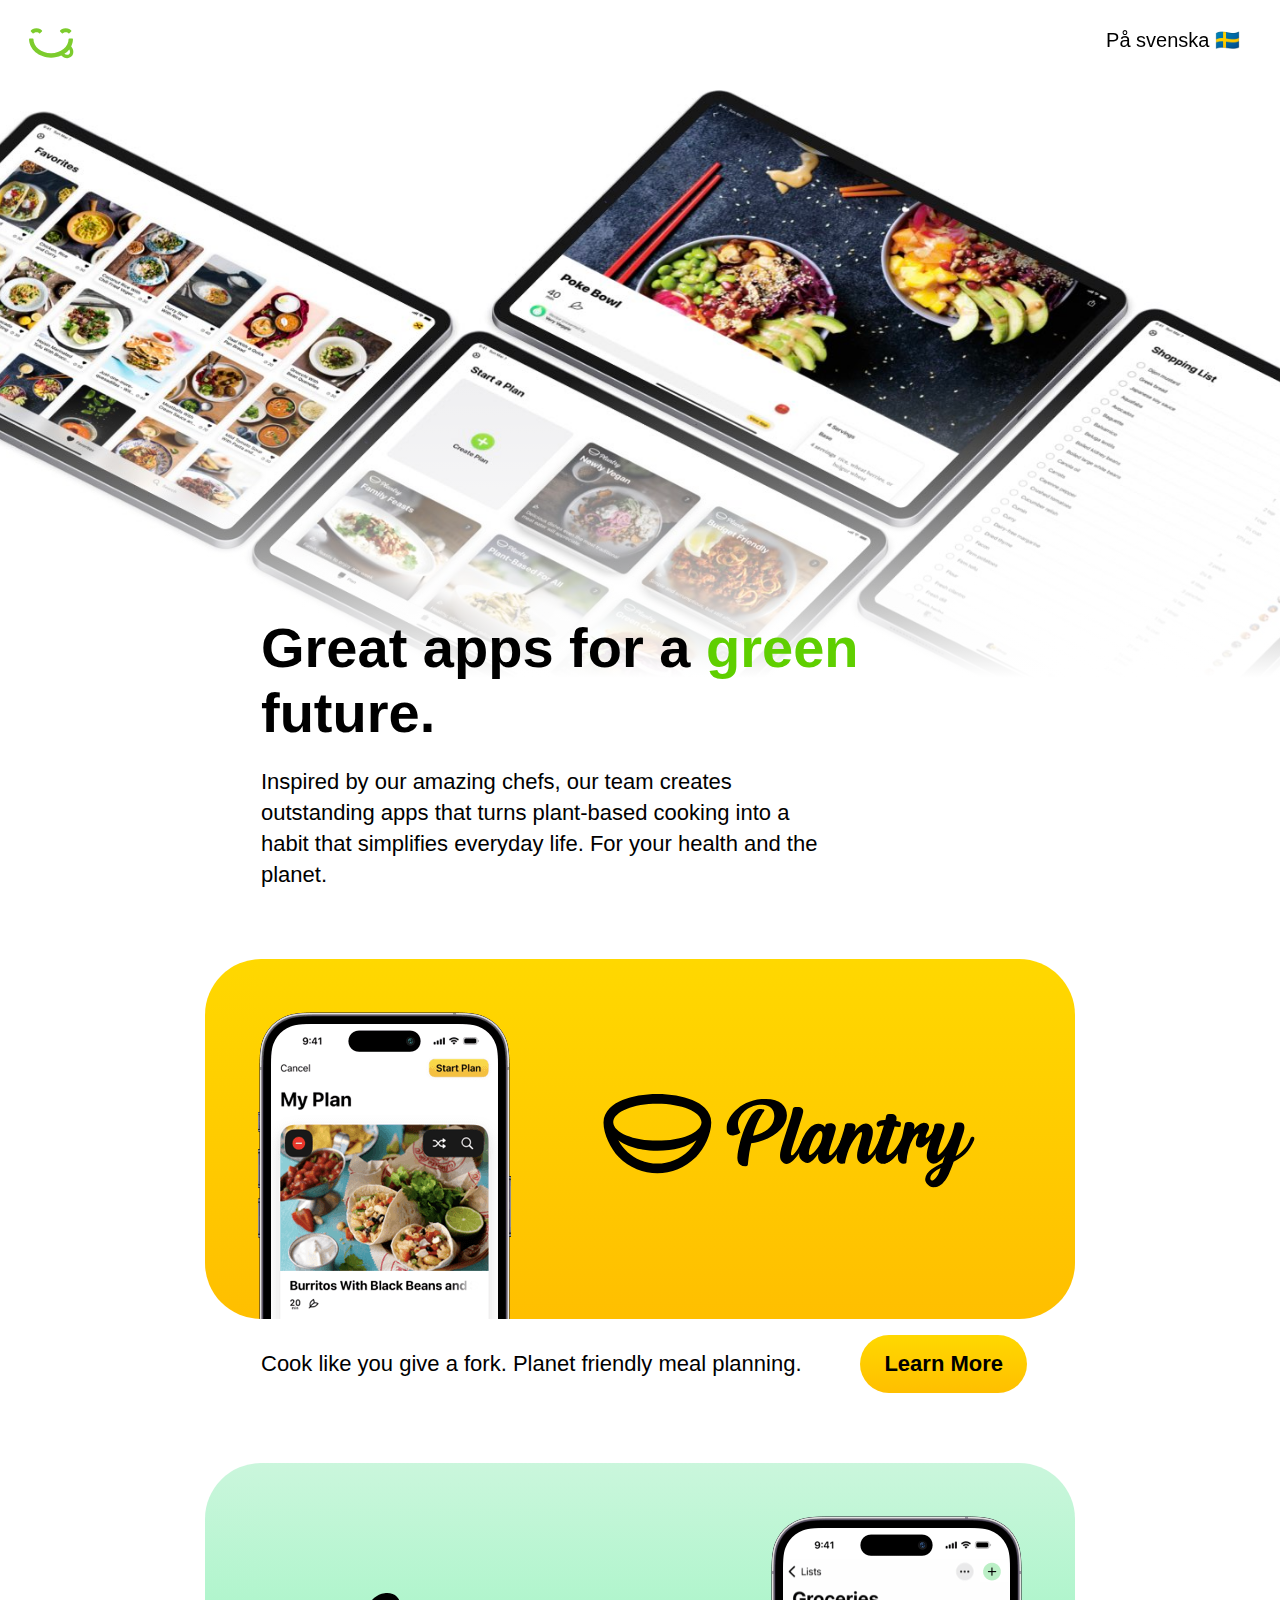
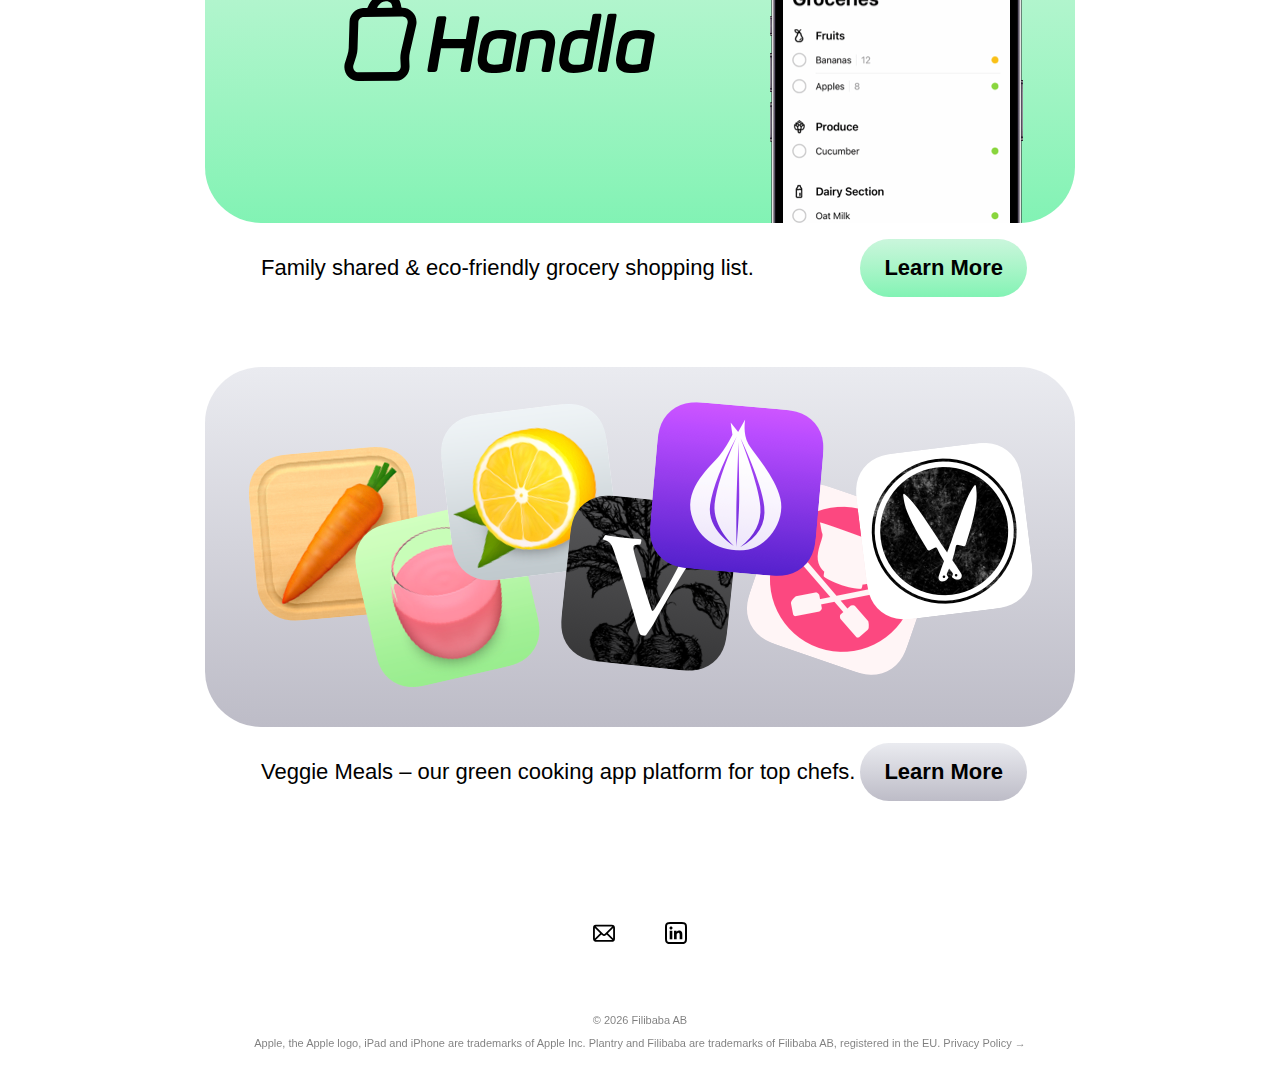
==== commit 10e338b2: "Reapply "Remove navigation"" ====
--- a/index.html
+++ b/index.html
@@ -33,9 +33,6 @@
         <a href="index.html" class="filibaba-logo"><img src="gfx/filibaba.svg" alt="Filibaba logo"></a>
       </div>
       <div class="site-nav-right">
-        <a href="index.html"><div class="site-nav-regular site-nav-active">Apps</div></a>
-        <a href="creators.html" class="site-nav-regular">Join us</a>
-        <a href="about.html" class="site-nav-regular">About</a>
         <a href="se/index.html" class="site-nav-regular">På svenska 🇸🇪</a>
       </div>
     </div>
